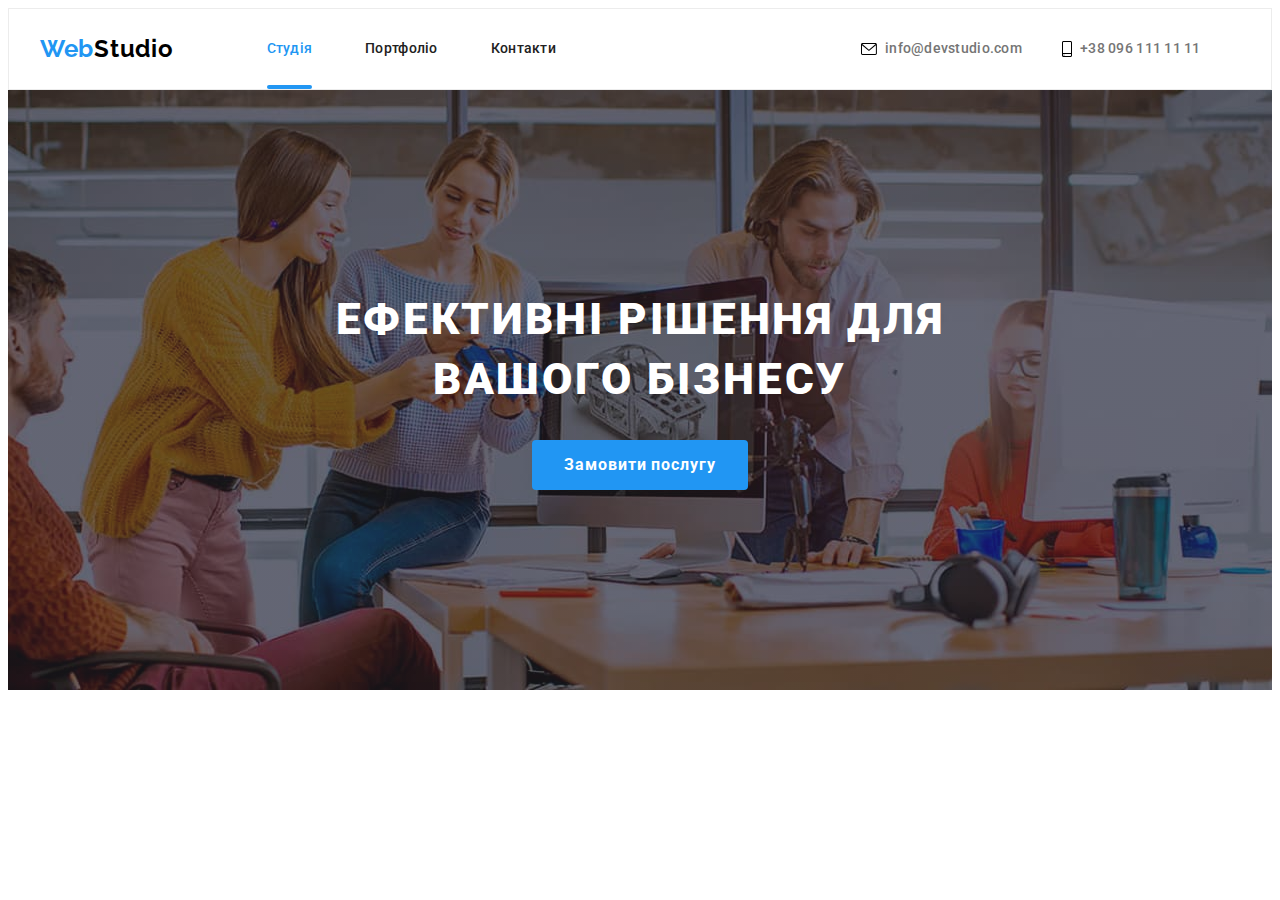
==== index.html @ 04450b7f "starting header + hero" ====
<!DOCTYPE html>
<html lang="ru">
  <head>
    <meta charset="UTF-8" />
    <meta http-equiv="X-UA-Compatible" content="IE=edge" />
    <meta name="viewport" content="width=device-width, initial-scale=1.0" />
    <title>WebStudio</title>
    <link rel="preconnect" href="https://fonts.googleapis.com" />
    <link rel="preconnect" href="https://fonts.gstatic.com" crossorigin />
    <link
      href="https://fonts.googleapis.com/css2?family=Raleway:wght@700&family=Roboto:wght@400;500;700;900&display=swap"
      rel="stylesheet"
    />
    <link
      rel="stylesheet"
      href="https://cdnjs.cloudflare.com/ajax/libs/modern-normalize/1.1.0/modern-normalize.min.css"
      integrity="sha512-wpPYUAdjBVSE4KJnH1VR1HeZfpl1ub8YT/NKx4PuQ5NmX2tKuGu6U/JRp5y+Y8XG2tV+wKQpNHVUX03MfMFn9Q=="
      crossorigin="anonymous"
      referrerpolicy="no-referrer"
    />
    <!-- <link rel="stylesheet" href="./css/styles.css" /> -->
    <link rel="stylesheet" href="./css/main.min.css" />
  </head>

  <body>
    <header class="page-header">
      <div class="container container-top-line">
        <nav class="page-header__nav">
          <a href="./index.html" class="logo">Web<span class="logo-style">Studio</span></a>
          <button
            type="button"
            class="menu-btn"
            aria-expanded="false"
            aria-controls="menu-container"
            data-menu-btn
          >
            <svg width="24px" height="16px" aria-label="перемикач мобільного меню">
              <use class="menu-btn__close" href="./img/icons.svg#icon-close_24px"></use>
              <use class="menu-btn__menu" href="./img/icons.svg#icon-menu_24px"></use>
            </svg>
          </button>
          <div class="menu-container" id="menu-container" data-menu>
            <div class="navigation">
              <ul class="header-nav">
                <li class="header-nav__item">
                  <a href="./index.html" class="header-nav__link header-nav__link--current"
                    >Студія</a
                  >
                </li>
                <li class="header-nav__item">
                  <a href="./portfolio.html" class="header-nav__link">Портфоліо</a>
                </li>
                <li class="header-nav__item">
                  <a href="./index.html" class="header-nav__link">Контакти</a>
                </li>
              </ul>
            </div>
            <div class="contacts">
              <ul class="contact list">
                <li class="contact__item">
                  <a href="mailto:info@devstudio.com" class="contact__link--mail link">
                    <svg class="contact__icon" width="16px" height="12px">
                      <use href="./img/icons.svg#icon-envelope"></use>
                    </svg>
                    info@devstudio.com
                  </a>
                </li>
                <li class="contact__item">
                  <a href="tel:+380961111111" class="contact__link--tel link">
                    <svg class="contact__icon" width="10px" height="16px">
                      <use href="./img/icons.svg#icon-smartphone"></use>
                    </svg>
                    +38 096 111 11 11
                  </a>
                </li>
              </ul>
              <ul class="soc-nav__list list">
                <li class="soc-nav__item"><a class="soc-nav__link" href="">Instagram</a></li>
                <li class="soc-nav__item"><a class="soc-nav__link" href="">Twitter</a></li>
                <li class="soc-nav__item"><a class="soc-nav__link" href="">Facebook</a></li>
                <li class="soc-nav__item"><a class="soc-nav__link" href="">linkedin</a></li>
              </ul>
            </div>
          </div>
        </nav>
      </div>
    </header>
    <main>
      <div class="overl">
        <section class="section-hero">
          <h1 class="hero__title">Ефективні рішення для вашого бізнесу</h1>
          <button type="button" class="hero__btn" data-modal-open>Замовити послугу</button>
        </section>
      </div>
      <!-- <section class="section-features">
        <div class="container">
          <h2 class="hidd">Особливості</h2>
          <ul class="features__list list">
            <li class="features__item">
              <div class="features__div">
                <svg class="features__icon">
                  <use href="./img/icons.svg#icon-antenna"></use>
                </svg>
              </div>
              <h3 class="features__title">Увага до деталей</h3>
              <p class="features__text">
                Ідейні міркування, і навіть початок повсякденної роботи з формування позиції.
              </p>
            </li>
            <li class="features__item">
              <div class="features__div">
                <svg class="features__icon"><use href="./img/icons.svg#icon-clock"></use></svg>
              </div>
              <h3 class="features__title">Пунктуальність</h3>
              <p class="features__text">
                Завдання організації, особливо рамки і місце навчання кадрів тягне у себе.
              </p>
            </li>
            <li class="features__item">
              <div class="features__div">
                <svg class="features__icon">
                  <use href="./img/icons.svg#icon-diagram"></use>
                </svg>
              </div>
              <h3 class="features__title">Планування</h3>
              <p class="features__text">
                Так само консультація з широким активом значною мірою зумовлює.
              </p>
            </li>
            <li class="features__item">
              <div class="features__div">
                <svg class="features__icon">
                  <use href="./img/icons.svg#icon-astronaut"></use>
                </svg>
              </div>
              <h3 class="features__title">Сучасні технології</h3>
              <p class="features__text">
                Значимість цих проблем настільки очевидна, що реалізація планових завдань.
              </p>
            </li>
          </ul>
        </div>
      </section>
      <section class="section-whatwedo">
        <div class="container">
          <h2 class="whatwedo__title">Чим ми займаємося</h2>
          <ul class="whatwedo__list list">
            <li class="whatwedo__item">
              <img src="./img/box_1.jpg" width="370" alt="кодування на планшеті" />
              <h3 class="whatwedo__text">Десктопні додатки</h3>
            </li>
            <li class="whatwedo__item">
              <img src="./img/box_2.jpg" width="370" alt="настройка на телефоні" />
              <h3 class="whatwedo__text">Мобільні додатки</h3>
            </li>
            <li class="whatwedo__item">
              <img src="./img/box_3.jpg" width="370" alt="дизайн на планшеті" />
              <h3 class="whatwedo__text">Дизайнерські рішення</h3>
            </li>
          </ul>
        </div>
      </section>
      <section class="section-team">
        <div class="container">
          <h2 class="section-team__title">Наша команда</h2>
          <ul class="team__list list">
            <li class="team__item">
              <img src="./img/igor.jpg" width="270" alt="Ігор" />
              <div class="team__div">
                <h3 class="team__title">Ігор Дем'яненко</h3>
                <p class="team__text" lang="en">Product Designer</p>
                <ul class="team-soc__list list">
                  <li class="team-soc__item">
                    <a href="#" class="team-soc__link">
                      <svg class="team-soc__icon">
                        <use href="./img/icons.svg#icon-instagram"></use>
                      </svg>
                    </a>
                  </li>
                  <li class="team-soc__item">
                    <a href="#" class="team-soc__link">
                      <svg class="team-soc__icon">
                        <use href="./img/icons.svg#icon-twitter"></use>
                      </svg>
                    </a>
                  </li>
                  <li class="team-soc__item">
                    <a href="#" class="team-soc__link">
                      <svg class="team-soc__icon">
                        <use href="./img/icons.svg#icon-facebook"></use>
                      </svg>
                    </a>
                  </li>
                  <li class="team-soc__item">
                    <a href="#" class="team-soc__link">
                      <svg class="team-soc__icon">
                        <use href="./img/icons.svg#icon-linkedin"></use>
                      </svg>
                    </a>
                  </li>
                </ul>
              </div>
            </li>
            <li class="team__item">
              <img src="./img/olga.jpg" width="270" alt="Ольга" />
              <div class="team__div">
                <h3 class="team__title">Ольга Рєпіна</h3>
                <p class="team__text" lang="en">Frontend Developer</p>
                <ul class="team-soc__list list">
                  <li class="team-soc__item">
                    <a href="#" class="team-soc__link">
                      <svg class="team-soc__icon">
                        <use href="./img/icons.svg#icon-instagram"></use>
                      </svg>
                    </a>
                  </li>
                  <li class="team-soc__item">
                    <a href="#" class="team-soc__link">
                      <svg class="team-soc__icon">
                        <use href="./img/icons.svg#icon-twitter"></use>
                      </svg>
                    </a>
                  </li>
                  <li class="team-soc__item">
                    <a href="#" class="team-soc__link">
                      <svg class="team-soc__icon">
                        <use href="./img/icons.svg#icon-facebook"></use>
                      </svg>
                    </a>
                  </li>
                  <li class="team-soc__item">
                    <a href="#" class="team-soc__link">
                      <svg class="team-soc__icon">
                        <use href="./img/icons.svg#icon-linkedin"></use>
                      </svg>
                    </a>
                  </li>
                </ul>
              </div>
            </li>
            <li class="team__item">
              <img src="./img/mykola.jpg" width="270" alt="Микола" />
              <div class="team__div">
                <h3 class="team__title">Микола Тарасов</h3>
                <p class="team__text">Marketing</p>
                <ul class="team-soc__list list">
                  <li class="team-soc__item">
                    <a href="#" class="team-soc__link">
                      <svg class="team-soc__icon">
                        <use href="./img/icons.svg#icon-instagram"></use>
                      </svg>
                    </a>
                  </li>
                  <li class="team-soc__item">
                    <a href="#" class="team-soc__link">
                      <svg class="team-soc__icon">
                        <use href="./img/icons.svg#icon-twitter"></use>
                      </svg>
                    </a>
                  </li>
                  <li class="team-soc__item">
                    <a href="#" class="team-soc__link">
                      <svg class="team-soc__icon">
                        <use href="./img/icons.svg#icon-facebook"></use>
                      </svg>
                    </a>
                  </li>
                  <li class="team-soc__item">
                    <a href="#" class="team-soc__link">
                      <svg class="team-soc__icon">
                        <use href="./img/icons.svg#icon-linkedin"></use>
                      </svg>
                    </a>
                  </li>
                </ul>
              </div>
            </li>
            <li class="team__item">
              <img src="./img/myhailo.jpg" width="270" alt="Михайло" />
              <div class="team__div">
                <h3 class="team__title">Михайло Єрмаков</h3>
                <p class="team__text" lang="en">UI Designer</p>
                <ul class="team-soc__list list">
                  <li class="team-soc__item">
                    <a href="#" class="team-soc__link">
                      <svg class="team-soc__icon">
                        <use href="./img/icons.svg#icon-instagram"></use>
                      </svg>
                    </a>
                  </li>
                  <li class="team-soc__item">
                    <a href="#" class="team-soc__link">
                      <svg class="team-soc__icon">
                        <use href="./img/icons.svg#icon-twitter"></use>
                      </svg>
                    </a>
                  </li>
                  <li class="team-soc__item">
                    <a href="#" class="team-soc__link">
                      <svg class="team-soc__icon">
                        <use href="./img/icons.svg#icon-facebook"></use>
                      </svg>
                    </a>
                  </li>
                  <li class="team-soc__item">
                    <a href="#" class="team-soc__link">
                      <svg class="team-soc__icon">
                        <use href="./img/icons.svg#icon-linkedin"></use>
                      </svg>
                    </a>
                  </li>
                </ul>
              </div>
            </li>
          </ul>
        </div>
      </section>
      <section class="clients">
        <div class="container">
          <h2 class="our-clients">Постійні клієнти</h2>
          <ul class="clients-list list">
            <li class="client-item">
              <a href="#" class="client-link">
                <svg class="icon-logo">
                  <use href="./img/icons.svg#icon-oneblock"></use>
                </svg>
              </a>
            </li>
            <li class="client-item">
              <a href="#" class="client-link">
                <svg class="icon-logo">
                  <use href="./img/icons.svg#icon-twoblock"></use>
                </svg>
              </a>
            </li>
            <li class="client-item">
              <a href="#" class="client-link">
                <svg class="icon-logo">
                  <use href="./img/icons.svg#icon-threeblock"></use>
                </svg>
              </a>
            </li>
            <li class="client-item">
              <a href="#" class="client-link">
                <svg class="icon-logo">
                  <use href="./img/icons.svg#icon-fourblock"></use>
                </svg>
              </a>
            </li>
            <li class="client-item">
              <a href="#" class="client-link">
                <svg class="icon-logo">
                  <use href="./img/icons.svg#icon-fiveblock"></use>
                </svg>
              </a>
            </li>
            <li class="client-item">
              <a href="#" class="client-link"
                ><svg class="icon-logo">
                  <use href="./img/icons.svg#icon-sixblock"></use>
                </svg>
              </a>
            </li>
          </ul>
        </div>
      </section>
    </main>
    <footer class="footer">
      <div class="container footer-container">
        <div class="footer-adress">
          <a href="./index.html" class="logo">Web<span class="logo-2style">Studio</span></a>
          <address>
            <ul class="list">
              <li>
                <p class="text">м. Київ, пр-т Лесі Українки, 26</p>
              </li>
              <li>
                <a href="mailto:info@devstudio.com" class="link">info@devstudio.com</a>
              </li>
              <li>
                <a href="tel:+380961111111" class="link">+38 096 111 11 11</a>
              </li>
            </ul>
          </address>
        </div>
        <div class="footer-soc">
          <h2 class="title-soc">приєднуйтесь</h2>
          <ul class="list-soc list">
            <li class="team-soc__item">
              <a href="#" class="team-soc__link">
                <svg class="team-soc__icon">
                  <use href="./img/icons.svg#icon-instagram"></use>
                </svg>
              </a>
            </li>
            <li class="team-soc__item">
              <a href="#" class="team-soc__link">
                <svg class="team-soc__icon">
                  <use href="./img/icons.svg#icon-twitter"></use>
                </svg>
              </a>
            </li>
            <li class="team-soc__item">
              <a href="#" class="team-soc__link">
                <svg class="team-soc__icon">
                  <use href="./img/icons.svg#icon-facebook"></use>
                </svg>
              </a>
            </li>
            <li class="team-soc__item">
              <a href="#" class="team-soc__link">
                <svg class="team-soc__icon">
                  <use href="./img/icons.svg#icon-linkedin"></use>
                </svg>
              </a>
            </li>
          </ul>
        </div>
        <form action="" class="email-form">
          <div class="form-place">
            <label for="mail">підпишіться на розсилку</label>
            <input type="email" name="mail" id="mail" placeholder="E-mail" />
          </div>
          <button class="submit-btn" type="submit">
            <span class="submit-btn-text"> підписатися</span>
            <svg class="icon-send" width="24px" height="24px">
              <use href="./img/icons.svg#icon-send"></use>
            </svg>
          </button>
        </form>
      </div>
    </footer>
    <div class="backdrop is-hidden" data-modal>
      <div class="modal">
        <button type="button" class="btn-close-modal" data-modal-close>
          <svg class="icon-close-modal">
            <use href="./img/icons.svg#icon-close-black"></use>
          </svg>
        </button>
        <p class="modal-title-text">Залиште свої дані, ми вам передзвонимо</p>
        <form class="forma" action="" name="forma">
          <div class="form-place-modal">
            <label for="name" class="form-label">Ім'я</label>
            <input type="text" class="modal-input" name="name" />
            <svg class="input-place-icon" width="18px" height="18px">
              <use href="./img/icons.svg#icon-person-black"></use>
            </svg>
          </div>
          <div class="form-place-modal">
            <label for="tel" class="form-label">Телефон</label>
            <input type="text" class="modal-input" name="tel" />
            <svg class="input-place-icon" width="18px" height="18px">
              <use href="./img/icons.svg#icon-phone-black"></use>
            </svg>
          </div>
          <div class="form-place-modal">
            <label for="email" class="form-label">Пошта</label>
            <input type="text" class="modal-input" name="email" />
            <svg class="input-place-icon" width="18px" height="18px">
              <use href="./img/icons.svg#icon-email-black"></use>
            </svg>
          </div>
          <div class="form-place-coment">
            <label for="comment" class="form-label">Коментар</label>
            <textarea
              class="form-textarea"
              name="comment"
              id="comment"
              placeholder="Введіть текст"
            ></textarea>
          </div>
          <div class="form-checkbox">
            <label class="checkbox-label">
              <input class="checkbox-input" type="checkbox" name="polycy" value="polycy" />
              <svg class="checkbox-icon" width="16px" height="15px">
                <use href="./img/icons.svg#icon-check"></use>
              </svg>
              Погоджуюся з розсилкою та приймаю
              <a class="checkbox-link" href="#">Умови договору</a>
            </label>
          </div>
          <button class="submit-btn-modal" type="submit">
            <span class="text-btn-modal">відправити</span>
          </button>
        </form>
      </div>
    </div> -->
    <script src="./js/modal.js"></script>
    <script src="./js/mobile-menu.js"></script>
  </body>
</html>
---- css/styles.css ----
:root {
  --primary-text-color: #757575;
  --white-text-color: #ffffff;
  --title-text-color: #212121;
  --accent-color: #2196f3;
  --backgr-dark-color: #2f303a;
  --backgr-gray-color: #f5f4fa;
}

p,
h1,
h2,
h3 {
  margin: 0px;
}

ul {
  margin: 0px;
  padding-left: 0px;
}

button {
  cursor: pointer;
}

body {
  background-color: #ffffff;
  color: #757575;
  font-family: 'Roboto', sans-serif;
}

img {
  display: block;
  max-width: 100%;
  height: auto;
}

.container {
  width: 1200px;
  padding: 0px 15px;
  margin: 0 auto;
}

a {
  text-decoration: none;
}

.list {
  list-style: none;
  margin: 0;
  padding: 0;
}

/* приховані заголовки */
.hidd {
  position: absolute;
  width: 1px;
  height: 1px;
  margin: -1px;
  border: 0;
  padding: 0;

  white-space: nowrap;
  clip-path: inset(100%);
  clip: rect(0 0 0 0);
  overflow: hidden;
}

/* HEADER */
.page-header {
  border: 1px solid #ececec;
}

.logo {
  display: inline-block;
  margin-right: 93px;

  color: var(--accent-color);
  font-family: 'Raleway';
  font-weight: 700;
  font-size: 26px;
  line-height: 1.14;
  letter-spacing: 0.03em;
}

.logo .logo-style {
  color: #000000;
}

.container-top-line {
  display: flex;
  align-items: center;
}
.site-nav {
  display: flex;
}

.site-nav .site-nav-item:not(:last-child) {
  margin-right: 50px;
}

.site-nav .link {
  display: block;
  padding-top: 32px;

  font-weight: 500;
  font-size: 14px;
  line-height: 1.14;
  letter-spacing: 0.02em;
  color: var(--title-text-color);

  transition: color 250ms cubic-bezier(0.4, 0, 0.2, 1);
}

.site-nav .link:hover,
.site-nav .link:focus {
  color: var(--accent-color);
}

.site-nav .link.current {
  color: var(--accent-color);
  display: flex;
  flex-direction: column;
}

.site-nav .link.current::after {
  content: '';
  border-radius: 2px;
  min-width: 48px;
  height: 4px;
  background: currentColor;
  display: block;
  margin-top: 28px;
}

.contact {
  display: flex;
  margin-left: auto;
}

.contact .contact-item + .contact-item {
  margin-left: 50px;
}

.contact .link {
  display: block;
  padding-top: 32px;
  padding-bottom: 32px;

  color: var(--primary-text-color);
  font-weight: 500;
  font-size: 14px;
  line-height: 1.1;
  letter-spacing: 0.02em;
  text-decoration: none;

  transition: color 250ms cubic-bezier(0.4, 0, 0.2, 1);
}

.contact .link:hover,
.contact .link:focus {
  color: var(--accent-color);
}

.link-icon.link {
  display: flex;
  align-items: center;
  fill: #757575;
}

.icon-envelope {
  width: 16px;
  height: 12px;
  fill: currentColor;
  margin-right: 10px;
  align-items: center;
}

.icon-smartphone {
  width: 10px;
  height: 16px;
  fill: currentColor;
  margin-right: 10px;
  align-items: center;
}

/* MAIN */
.hero {
  height: 600px;
  max-width: 1600px;
  margin-right: auto;
  margin-left: auto;

  padding-bottom: 200px;
  padding-top: 200px;
  background-image: linear-gradient(to right, rgba(47, 48, 58, 0.4), rgba(47, 48, 58, 0.4)),
    url(../img/herobg.jpg);
  background-color: #c4c4c4;
  background-repeat: no-repeat;
  background-size: cover;
  background-position: center;
}

.hero .hero-title {
  margin: 0 auto 30px;
  width: 696px;

  color: var(--white-text-color);
  font-weight: 900;
  font-size: 44px;
  line-height: calc(60 / 44);
  text-align: center;
  letter-spacing: 0.06em;
  text-transform: uppercase;
  align-items: center;
}

.hero-btn {
  color: var(--white-text-color);
  background-color: var(--accent-color);
  font-family: inherit;
  font-weight: 700;
  line-height: calc(30 / 16);
  display: flex;
  align-items: center;
  text-align: center;
  letter-spacing: 0.06em;
  cursor: pointer;
  border-radius: 4px;
  border-width: 0;

  padding: 10px 32px;
  margin: 0 auto;
  min-width: 216px;

  transition: background-color 250ms cubic-bezier(0.4, 0, 0.2, 1);
}

.hero-btn:hover,
.hero-btn:focus {
  background-color: #188ce8;
}

/* features */
.features {
  padding-bottom: 94px;
  padding-top: 94px;
}

.features-list {
  display: flex;
  align-items: flex-start;
  flex-basis: calc ((100% - 90px) / 4);
  margin-right: 30px;
}

.features-list-item {
  width: 270px;
  align-items: flex-start;
}

.features-list-item:not(:last-child) {
  margin-right: 30px;
}

.feature {
  display: flex;
  align-items: center;
  justify-content: center;
  width: 270px;
  height: 120px;
  background-color: #f5f4fa;
  border-radius: 4px;
  margin-bottom: 30px;
}
.icon-antenna,
.icon-clock,
.icon-diagram,
.icon-astronaut {
  width: 70px;
  height: 70px;
}

.features-list .title {
  margin-top: 0;
  margin-bottom: 10px;

  color: var(--title-text-color);
  font-weight: 700;
  font-size: 14px;
  line-height: 1.1;
  letter-spacing: 0.03em;
  text-transform: uppercase;
}

.features-list .title-text {
  margin-top: 0;
  margin-bottom: 0;

  font-weight: 400;
  font-size: 14px;
  line-height: 1.7;
  letter-spacing: 0.03em;
}

/* Чим ми займаємось */
.whatwedo {
  padding-bottom: 94px;
}

.box {
  display: flex;
}

.box-item {
  margin: 0;
  width: 370px;
  height: 294px;
  position: relative;
}

.box-item:not(:last-child) {
  margin-right: 30px;
}

.whatwedo-title {
  color: var(--title-text-color);
  font-size: 36px;
  line-height: 1.2;
  letter-spacing: 0.03em;
  margin-top: 0;
  margin-bottom: 50px;
  text-align: center;
  min-width: 366px;
}

.whatwedo-title-label {
  width: 100%;
  padding-top: 27px;
  padding-bottom: 27px;
  margin: 0;
  background-color: rgba(47, 48, 58, 0.8);
  bottom: 0;
  position: absolute;
  font-size: 14px;
  line-height: calc(16 / 14);
  text-align: center;
  letter-spacing: 0.03em;
  text-transform: uppercase;
  color: var(--white-text-color);
}

/* Наша команда */
.team {
  padding-top: 94px;
  padding-bottom: 94px;
  background-color: var(--backgr-gray-color);
}

.team-title {
  min-width: 264px;

  color: var(--title-text-color);
  font-weight: 700;
  font-size: 36px;
  line-height: 1.2;
  letter-spacing: 0.03em;
  margin-top: 0px;
  margin-bottom: 50px;
  text-align: center;
}

.team-list {
  display: flex;
  flex-basis: calc ((100% - 90px) / 4);
}

.team-item {
  width: 270px;
}

.team-item:not(:last-child) {
  margin-right: 30px;
}

.team-item-descr {
  background: #ffffff;
  box-shadow: 0px 1px 3px rgba(0, 0, 0, 0.12), 0px 1px 1px rgba(0, 0, 0, 0.14),
    0px 2px 1px rgba(0, 0, 0, 0.2);
  border-radius: 0px 0px 4px 4px;
  padding-top: 30px;
  padding-bottom: 30px;
  margin: 0;
}

.team-list .title {
  margin: 0 0 10px 0;
  color: var(--title-text-color);
  font-weight: 500;
  font-size: 16px;
  line-height: 1.2;
  text-align: center;
  letter-spacing: 0.03em;
}

.team-list .text {
  margin: 0;
  font-weight: 400;
  font-size: 16px;
  line-height: 1.2;
  text-align: center;
  letter-spacing: 0.03em;
}

.team-soc-list {
  display: flex;
  justify-content: center;
  margin-top: 16px;
}

.team-soc-item:not(:last-child) {
  margin-right: 10px;
}

.team-soc-link {
  display: flex;
  width: 44px;
  height: 44px;
  border-radius: 50%;
  align-items: center;
  justify-content: center;
  color: #afb1b8;
  background-color: var(--white-text-color);
}

.team-soc-icon {
  width: 20px;
  height: 20px;
  fill: currentColor;
  align-items: center;
  justify-content: center;
}

.team-soc-link:hover,
.team-soc-link:focus {
  color: var(--white-text-color);
  background-color: var(--accent-color);
}

/* Наші клієнти */
.clients {
  padding-bottom: 94px;
  padding-top: 94px;
}

.our-clients {
  margin-top: 0;
  margin-bottom: 50px;
  min-width: 264px;
  color: var(--title-text-color);
  font-size: 36px;
  line-height: calc(42 / 36);
  text-align: center;
  letter-spacing: 0.03em;
}

.clients-list {
  display: flex;
  flex-wrap: wrap;
  flex-basis: calc((100% - 150px) / 6);
  margin: 0;
  padding: 0;
}

.client-item:not(:last-child) {
  margin-right: 30px;
}

.client-link {
  display: flex;
  width: 170px;
  height: 92px;
  align-items: center;
  justify-content: center;
  color: #afb1b8;
  background-color: var(--white-text-color);
  border: 1px solid #afb1b8;

  transition: border 250ms cubic-bezier(0.4, 0, 0.2, 1), color 250ms cubic-bezier(0.4, 0, 0.2, 1);
}

.client-link:hover,
.client-link:focus {
  color: var(--accent-color);
  border-color: var(--accent-color);
}

.icon-logo {
  fill: currentColor;
  width: 106px;
  height: 160px;
}

/* footer */
.footer {
  background-color: var(--backgr-dark-color);
  padding-top: 60px;
  padding-bottom: 60px;
}

.footer .text {
  color: var(--white-text-color);
  font-style: normal;
  font-weight: 400;
  font-size: 14px;
  line-height: 1.7;
  letter-spacing: 0.03em;
  margin-top: 0;
  margin-bottom: 0;
}

.footer .logo {
  margin-bottom: 20px;
}

.footer .logo .logo-2style {
  color: #ffffff;
}

.footer .link {
  font-style: normal;
  font-weight: 400;
  font-size: 14px;
  line-height: 1.7;
  letter-spacing: 0.03em;
  color: rgba(255, 255, 255, 0.6);
  text-decoration: none;

  transition: color 250ms cubic-bezier(0.4, 0, 0.2, 1);
}

.footer .link:hover,
.footer .link:focus {
  color: var(--accent-color);
}

/* socials-footer */
.footer-container {
  display: flex;
  align-items: baseline;
}

.footer-adress {
  display: inline-block;
  margin-right: 70px;
}

.list-soc {
  display: flex;
}

.title-soc {
  font-size: 14px;
  line-height: calc(16 / 14);
  letter-spacing: 0.03em;
  text-transform: uppercase;
  color: var(--white-text-color);
  margin-bottom: 20px;
}

.footer-soc {
  display: inline-block;
}

.team-soc-link {
  display: flex;
  width: 44px;
  height: 44px;
  border-radius: 50%;
  align-items: center;
  justify-content: center;
  color: #afb1b8;
  background-color: rgba(255, 255, 255, 0.1);

  transition: background-color 250ms cubic-bezier(0.4, 0, 0.2, 1),
    color 250ms cubic-bezier(0.4, 0, 0.2, 1);
}

.team-soc-link:hover,
.team-soc-link:focus {
  color: var(--white-text-color);
  background-color: var(--accent-color);
}

.list-soc .team-soc-icon {
  width: 20px;
  height: 20px;
  fill: currentColor;
  align-items: center;
  justify-content: center;
}

.email-form {
  display: flex;
  width: 570px;
  margin-left: 93px;
  align-items: flex-end;
}

.form-place {
  display: flex;
  flex-direction: column;
  width: 358px;
  background-color: #2f303a;
  color: rgba(255, 255, 255, 0.6);
}

.form-place label {
  margin-bottom: 20px;
  font-weight: 700;
  font-size: 14px;
  line-height: 1.14;
  letter-spacing: 0.03em;
  text-transform: uppercase;
  color: #ffffff;
}

.form-place input {
  padding-top: 15px;
  padding-bottom: 15px;
  padding-left: 16px;
  padding-right: 0;
  background-color: #2f303a;
  border: 1px solid rgba(255, 255, 255, 0.3);
  filter: drop-shadow(0px 4px 4px rgba(0, 0, 0, 0.15));
  border-radius: 4px;
  color: var(--white-text-color);
}

.form-place input::placeholder {
  font-weight: 400;
  font-size: 16px;
  line-height: 1.25;
  letter-spacing: 0.03em;
  color: rgba(255, 255, 255, 0.6);
}

.submit-btn {
  display: flex;
  margin-left: 12px;
  align-items: center;
  justify-content: center;
  width: 200px;
  height: 50px;
  padding-top: 10px;
  padding-bottom: 10px;
  background-color: var(--accent-color);
  border-radius: 4px;
  border: none;
  cursor: pointer;
  transition-property: background-color, box-shadow;
  transition-duration: 250ms;
  transition-timing-function: cubic-bezier(0.4, 0, 0.2, 1);
}

.submit-btn:hover,
.submit-byn:focus {
  background-color: #188ce8;
  box-shadow: 0px 4px 4px rgba(0, 0, 0, 0.15);
}

.submit-btn-text {
  color: var(--white-text-color);
  font-family: 'Roboto';
  font-weight: 700;
  font-size: 16px;
  line-height: 1.88;
  letter-spacing: 0.06em;
}

.icon-send {
  margin-left: 10px;
}

/* MODAL */
.backdrop {
  position: fixed;
  top: 0;
  left: 0;
  width: 100%;
  height: 100%;
  background-color: rgba(0, 0, 0, 0.2);
  opacity: 1;
  transition: opacity 250ms cubic-bezier(0.4, 0, 0.2, 1);
}

.backdrop.is-hidden {
  opacity: 0;
  pointer-events: none;
}

.backdrop.is-hidden .modal {
  transform: translate(-50%, -50%) scale(0.9);
}

.modal {
  position: absolute;
  top: 50%;
  left: 50%;
  transform: translate(-50%, -50%) scale(1);

  width: 528px;
  height: 581px;

  box-shadow: 0px 1px 3px rgba(0, 0, 0, 0.12), 0px 1px 1px rgba(0, 0, 0, 0.14),
    0px 2px 1px rgba(0, 0, 0, 0.2);
  border-radius: 4px;
  background-color: #ffffff;

  transition: transform 250ms cubic-bezier(0.4, 0, 0.2, 1);
}

.btn-close-modal {
  display: flex;
  align-items: center;
  justify-content: center;
  margin: 8px 8px 0 auto;
  width: 30px;
  height: 30px;
  padding: 0;
  border-radius: 50%;
  background-color: #ffffff;
  border: 1px solid rgba(0, 0, 0, 0.1);
  cursor: pointer;
}

.icon-close-modal {
  width: 18px;
  height: 18px;
  fill: #000000;
  transition-property: fill;
  transition-duration: 250ms;
  transition-timing-function: cubic-bezier(0.4, 0, 0.2, 1);
}

.icon-close-modal:hover,
.icon-close-modal:focus {
  fill: var(--accent-color);
}

.modal-title-text {
  display: block;
  font-weight: 700;
  font-size: 20px;
  line-height: 1.15;
  text-align: center;
  letter-spacing: 0.03em;
  color: var(--title-text-color);
  margin-bottom: 12px;
  margin-top: 0;
}

.forma {
  padding: 0 40px;
  display: flex;
  flex-direction: column;
}

.form-place-modal {
  display: flex;
  flex-direction: column;
  position: relative;
  width: 448px;
  margin-bottom: 10px;
}

.form-label {
  margin-bottom: 4px;
  font-size: 12px;
  line-height: 1.17;
  letter-spacing: 0.01em;
  color: var(--primary-text-color);
}

.modal-input {
  width: 100%;
  height: 40px;
  border: 1px solid rgba(33, 33, 33, 0.2);
  border-radius: 4px;
  margin-bottom: 0;
  padding-left: 40px;
  transition-property: border;
  transition-duration: 250ms;
  transition-timing-function: cubic-bezier(0.4, 0, 0.2, 1);
}

.modal-input:focus-within {
  border: 1px solid var(--accent-color);
  outline: none;
}

.input-place-icon {
  position: absolute;
  bottom: 11px;
  left: 12px;
  transition-property: box-shadow;
  transition-duration: 250ms;
  transition-timing-function: cubic-bezier(0.4, 0, 0.2, 1);
}

.modal-input:focus-within ~ .input-place-icon {
  fill: var(--accent-color);
}

.form-place-coment {
  display: flex;
  flex-direction: column;
  width: 448px;
  height: 138px;
  margin-bottom: 20px;
}

.form-textarea {
  width: 448px;
  height: 120px;
  margin: 0;
  padding: 12px 16px;
  border: 1px solid rgba(33, 33, 33, 0.2);
  border-radius: 4px;
  resize: none;
  transition-property: border;
  transition-duration: 250ms;
  transition-timing-function: cubic-bezier(0.4, 0, 0.2, 1);
}

.form-textarea:focus-within {
  border: 1px solid var(--accent-color);
  outline: none;
}

.form-textarea::placeholder {
  font-weight: 400;
  font-size: 12px;
  line-height: 1.17;
  letter-spacing: 0.01em;
  color: rgba(117, 117, 117, 0.5);
}

.form-checkbox {
  display: flex;
  width: 100%;
  margin-bottom: 30px;
}

.checkbox-input {
  position: absolute;
  width: 1px;
  height: 1px;
  margin: -1px;
  border: 0;
  padding: 0;
  clip: rect(0 0 0 0);
  overflow: hidden;
}

.checkbox-label {
  display: flex;
  align-items: center;
  font-weight: 400;
  font-size: 14px;
  line-height: 1.71;
  padding-left: 14px;
}

.checkbox-icon {
  display: inline-block;
  margin-right: 7px;
  width: 16px;
  height: 15px;
  border: 2px solid var(--title-text-color);
  border-radius: 2px;
}

.checkbox-input:checked + .checkbox-icon {
  background-color: var(--accent-color);
  border-color: var(--accent-color);
  background-size: contain;
  background-origin: border-box;
}

.checkbox-link {
  display: inline-block;
  color: var(--accent-color);
  padding: 0;
  margin: 0 0 0 8px;
  text-decoration: underline;
}

.submit-btn-modal {
  display: flex;
  align-items: center;
  justify-content: center;
  width: 200px;
  height: 50px;
  padding: 10px 52px 10px 52px;
  margin-left: auto;
  margin-right: auto;
  background-color: var(--accent-color);
  box-shadow: 0px 4px 4px rgba(0, 0, 0, 0.15);
  border-radius: 4px;
  border: none;
  cursor: pointer;
  transition-property: background-color;
  transition-duration: 250ms;
  transition-timing-function: cubic-bezier(0.4, 0, 0.2, 1);
}

.text-btn-modal {
  color: var(--white-text-color);
  font-weight: 700;
  font-size: 16px;
  line-height: 1.88;
  letter-spacing: 0.06em;
}

.submit-btn-modal:hover,
.submit-btn-modal:focus {
  background-color: #188ce8;
}

/* Portfolio */
.team-projects {
  padding-bottom: 94px;
}

.filter {
  display: flex;
  justify-content: center;
  padding-top: 94px;
  margin-bottom: 34px;
}

.filter :not(:last-child) {
  margin-right: 8px;
}

.filter .btn {
  padding: 6px 22px;
  font-family: inherit;
  font-weight: 500;
  font-size: 16px;
  line-height: 1.6;
  text-align: center;
  letter-spacing: 0.03em;
  cursor: pointer;
  background-color: var(--backgr-gray-color);
  border-radius: 4px;
  border: none;

  transition: background-color 250ms cubic-bezier(0.4, 0, 0.2, 1),
    color 250ms cubic-bezier(0.4, 0, 0.2, 1);
}

.filter .btn:hover,
.filter .btn:focus,
.filter .btn:active {
  color: var(--white-text-color);
  background-color: var(--accent-color);
  box-shadow: 0px 3px 1px rgba(0, 0, 0, 0.1), 0px 1px 2px rgba(0, 0, 0, 0.08),
    0px 2px 2px rgba(0, 0, 0, 0.12);
  border-radius: 4px;
}

.filter .btn.current {
  color: var(--white-text-color);
  background-color: var(--accent-color);
}

/* Наші проекти */
.projects-list {
  display: flex;
  flex-wrap: wrap;
}

.card-link {
  display: block;
  text-decoration: none;
  transition: box-shadow 250ms cubic-bezier(0.4, 0, 0.2, 1);
}

.card-link:hover,
.card-link:focus {
  box-shadow: 0px 1px 1px rgba(0, 0, 0, 0.12), 0px 4px 4px rgba(0, 0, 0, 0.06),
    1px 4px 6px rgba(0, 0, 0, 0.16);
}

.overlay-item {
  overflow: hidden;
  position: relative;
}

.overlay-text {
  content: '';
  font-size: 18px;
  line-height: calc(28 / 18);
  letter-spacing: 0.03em;
  color: var(--white-text-color);
  position: absolute;
  width: 100%;
  height: 100%;
  padding: 63px 24px;
  margin: 0;
  background-color: rgba(33, 150, 243, 0.9);
  top: 0;
  left: 0;
  transform: translateY(100%);

  transition: transform 250ms cubic-bezier(0.4, 0, 0.2, 1),
    opacity 250ms cubic-bezier(0.4, 0, 0.2, 1);
}

.card-link:hover .overlay-text,
.card-link:focus .overlay-text {
  transform: translateY(0);
}

.projects-item {
  max-width: 370px;
  margin-right: 30px;
  margin-bottom: 30px;
}

.projects-item:nth-child(3n) {
  margin-right: 0;
}

.projects-item:nth-last-child(-n + 3) {
  margin-bottom: 0;
}

.projects-item .title {
  margin: 0 0 4px 0;

  color: var(--title-text-color);
  font-weight: 700;
  font-size: 18px;
  line-height: 2;
  letter-spacing: 0.06em;
}

.projects-item .title-text {
  margin: 0;
  font-weight: 400;
  font-size: 16px;
  line-height: 1.9;
  letter-spacing: 0.03em;
  color: var(--title-text-color);
}

.projects-item-descr {
  padding: 20px 24px;

  background: #ffffff;
  border: 1px solid #eeeeee;
}
---- css/main.min.css ----
p,h1,h2,h3{margin:0px}ul{margin:0px;padding-left:0px}button{cursor:pointer}img{display:block;max-width:100%;height:auto}a{text-decoration:none}.list{list-style:none;margin:0;padding:0}body{background-color:#fff;color:#757575;font-family:"Roboto",sans-serif}.hidd{position:absolute;width:1px;height:1px;margin:-1px;border:0;padding:0;white-space:nowrap;-webkit-clip-path:inset(100%);clip-path:inset(100%);clip:rect(0 0 0 0);overflow:hidden}:root{--primary-text-color: #757575;--white-text-color: #ffffff;--title-text-color: #212121;--accent-color: #2196f3;--backgr-dark-color: #2f303a;--backgr-gray-color: #f5f4fa}.logo{display:inline-block;color:var(--accent-color);font-family:"Raleway";font-weight:700;font-size:24px;line-height:1.17;letter-spacing:.03em}.logo .logo-style{color:#000}.container{margin-left:auto;margin-right:auto;padding-left:15px;padding-right:15px}@media screen and (min-width: 480px){.container{width:480px}}@media screen and (min-width: 768px){.container{width:768px}}@media screen and (min-width: 1200px){.container{width:1200px}}.page-header{border:1px solid #ececec;position:relative}.page-header__nav{display:-webkit-box;display:-ms-flexbox;display:flex;-webkit-box-align:center;-ms-flex-align:center;align-items:center;-webkit-box-pack:justify;-ms-flex-pack:justify;justify-content:space-between;width:100%}@media screen and (min-width: 768px){.page-header__nav{-webkit-box-pack:start;-ms-flex-pack:start;justify-content:flex-start}}.menu-btn{display:-webkit-inline-box;display:-ms-inline-flexbox;display:inline-flex;margin:0;padding:12px 8px;border:none;background-color:rgba(0,0,0,0);margin-top:10px;margin-bottom:10px;z-index:2}.menu-btn__close,.menu-btn__menu{fill:#212121;-webkit-transition-property:fill;transition-property:fill;-webkit-transition-duration:250ms;transition-duration:250ms;-webkit-transition-timing-function:cubic-bezier(0.4, 0, 0.2, 1);transition-timing-function:cubic-bezier(0.4, 0, 0.2, 1)}.menu-btn__menu:hover,.menu-btn :focus{fill:var(--accent-color)}.menu-btn__close:hover,.menu-btn :focus{fill:var(--accent-color)}@media screen and (min-width: 768px){.menu-btn{display:none}}.menu-btn .menu-btn__close{display:none}.menu-btn.is-open .menu-btn__close{display:block}.menu-btn.is-open .menu-btn__menu{display:none}.menu-container{background-color:#fff;padding-top:48px;padding-bottom:48px;padding-left:40px}@media screen and (max-width: 767px){.menu-container{display:none;position:absolute;top:0;left:0;width:100%}.menu-container.is-open{display:block;height:100vh;display:-webkit-box;display:-ms-flexbox;display:flex;-ms-flex-wrap:wrap;flex-wrap:wrap;-ms-flex-line-pack:justify;align-content:space-between;z-index:1}}@media screen and (min-width: 768px){.menu-container{display:-webkit-box;display:-ms-flexbox;display:flex;padding:0;-webkit-box-align:center;-ms-flex-align:center;align-items:center}}.navigation,.contacts{width:100%}.container-top-line{display:-webkit-box;display:-ms-flexbox;display:flex;-webkit-box-align:center;-ms-flex-align:center;align-items:center}.header-nav{list-style:none;padding:0;margin:0}@media screen and (min-width: 768px){.header-nav{display:-webkit-box;display:-ms-flexbox;display:flex;padding-bottom:0;margin-left:88px;margin-right:90px}}@media screen and (min-width: 1200px){.header-nav{margin-left:93px;margin-right:305px}}.header-nav__item{margin-bottom:32px}.header-nav__item:last-child{margin-bottom:0}@media screen and (min-width: 768px){.header-nav__item{margin-bottom:0;margin-right:53px}.header-nav__item:last-child{margin-right:0}}.header-nav__link{text-decoration:none;display:block;text-align:start;font-weight:500;font-size:40px;line-height:1.18;letter-spacing:.02em;color:var(--title-text-color);-webkit-transition:color 250ms cubic-bezier(0.4, 0, 0.2, 1);transition:color 250ms cubic-bezier(0.4, 0, 0.2, 1)}.header-nav__link:hover,.header-nav__link:focus{color:var(--accent-color)}@media screen and (min-width: 768px){.header-nav__link{font-size:14px;line-height:1.14;padding-top:32px;padding-bottom:32px}}.header-nav__link--current{color:var(--accent-color);position:relative}@media screen and (min-width: 768px){.header-nav__link--current{font-size:14px;line-height:1.14;padding-top:32px;padding-bottom:32px}}.header-nav__link--current::after{display:none;position:absolute;bottom:0;left:0;content:"";width:100%;height:4px;border-radius:2px;background-color:var(--accent-color)}@media screen and (min-width: 768px){.header-nav__link--current::after{display:block}}.contact{list-style:none;padding:0;margin:0}@media screen and (min-width: 768px){.contact{display:-webkit-box;display:-ms-flexbox;display:flex;-webkit-box-orient:vertical;-webkit-box-direction:reverse;-ms-flex-direction:column-reverse;flex-direction:column-reverse}}@media screen and (min-width: 1200px){.contact{-webkit-box-orient:horizontal;-webkit-box-direction:normal;-ms-flex-direction:row;flex-direction:row}}.contact__item{margin-bottom:32px}.contact__item:last-child{margin-bottom:64px}@media screen and (min-width: 768px){.contact__item{margin-bottom:0px;display:-webkit-box;display:-ms-flexbox;display:flex}.contact__item:last-child{margin-bottom:10px}}@media screen and (min-width: 1200px){.contact__item:last-child{margin-bottom:0px}}.contact__link--mail{text-decoration:none;color:var(--primary-text-color);font-weight:500;font-size:24px;line-height:1.17;letter-spacing:.02em}@media screen and (min-width: 768px){.contact__link--mail{color:var(--primary-text-color);font-size:12px;line-height:1.17;display:-webkit-box;display:-ms-flexbox;display:flex;-webkit-box-align:center;-ms-flex-align:center;align-items:center}}@media screen and (min-width: 1200px){.contact__link--mail{margin-right:40px;font-size:14px;line-height:1.14;-webkit-transition-property:color;transition-property:color;-webkit-transition-duration:250ms;transition-duration:250ms;-webkit-transition-timing-function:cubic-bezier(0.4, 0, 0.2, 1);transition-timing-function:cubic-bezier(0.4, 0, 0.2, 1)}.contact__link--mail:hover,.contact__link--mail:focus{color:var(--accent-color);fill:var(--accent-color)}}.contact__link--tel{text-decoration:none;color:var(--accent-color);font-weight:500;font-size:34px;line-height:1.18;letter-spacing:.02em}@media screen and (min-width: 768px){.contact__link--tel{color:var(--primary-text-color);font-size:12px;line-height:1.17;display:-webkit-box;display:-ms-flexbox;display:flex;-webkit-box-align:center;-ms-flex-align:center;align-items:center}}@media screen and (min-width: 1200px){.contact__link--tel{font-size:14px;line-height:1.14;-webkit-transition-property:color;transition-property:color;-webkit-transition-duration:250ms;transition-duration:250ms;-webkit-transition-timing-function:cubic-bezier(0.4, 0, 0.2, 1);transition-timing-function:cubic-bezier(0.4, 0, 0.2, 1)}.contact__link--tel:hover,.contact__link--tel:focus{color:var(--accent-color);fill:var(--accent-color)}}@media screen and (max-width: 767px){.contact__icon{display:none}}@media screen and (min-width: 768px){.contact__icon{margin-right:8px}}@media screen and (min-width: 1200px){.contact__icon{-webkit-transition-property:fill;transition-property:fill;-webkit-transition-duration:250ms;transition-duration:250ms;-webkit-transition-timing-function:cubic-bezier(0.4, 0, 0.2, 1);transition-timing-function:cubic-bezier(0.4, 0, 0.2, 1)}}.soc-nav__list{list-style:none;padding:0;margin:0;display:-webkit-box;display:-ms-flexbox;display:flex;-ms-flex-wrap:wrap;flex-wrap:wrap}@media screen and (min-width: 768px){.soc-nav__list{display:none}}.soc-nav__item{text-decoration:none;margin-right:20px}.soc-nav__item:last-child{margin-right:0}.soc-nav__link{text-decoration:none;color:var(--accent-color);font-weight:500;font-size:18px;line-height:1.22;letter-spacing:.02em}.section-hero{padding-top:118px;padding-bottom:118px}.section-hero .hero__title{margin-left:auto;margin-right:auto;margin-top:0;margin-bottom:30px;color:var(--white-text-color);font-weight:900;font-size:26px;line-height:1.62;letter-spacing:.06em;text-transform:uppercase}@media screen and (min-width: 768px){.section-hero .hero__title{width:360px}}@media screen and (min-width: 1200px){.section-hero{padding-top:200px;padding-bottom:200px}.section-hero .hero__title{font-size:44px;line-height:1.36;width:696px}}.overl{max-width:480px;margin-left:auto;margin-right:auto;background-image:-webkit-gradient(linear, left top, right top, from(rgba(47, 48, 58, 0.4)), to(rgba(47, 48, 58, 0.4))),url(../img/herobg_tel.jpg);background-image:linear-gradient(to right, rgba(47, 48, 58, 0.4), rgba(47, 48, 58, 0.4)),url(../img/herobg_tel.jpg);background-color:#c4c4c4;background-repeat:no-repeat;background-size:cover;background-position:center;text-align:center}@media(min-device-pixel-ratio: 2),(-webkit-min-device-pixel-ratio: 2),(min-resolution: 192dpi),(min-resolution: 2dppx){.overl{background-image:-webkit-gradient(linear, left top, right top, from(rgba(47, 48, 58, 0.4)), to(rgba(47, 48, 58, 0.4))),url(../img/herobg_tel2x.jpg);background-image:linear-gradient(to right, rgba(47, 48, 58, 0.4), rgba(47, 48, 58, 0.4)),url(../img/herobg_tel2x.jpg)}}@media screen and (min-width: 768px){.overl{min-width:768px;height:400px;background-image:-webkit-gradient(linear, left top, right top, from(rgba(47, 48, 58, 0.4)), to(rgba(47, 48, 58, 0.4))),url(../img/herobg_tab.jpg);background-image:linear-gradient(to right, rgba(47, 48, 58, 0.4), rgba(47, 48, 58, 0.4)),url(../img/herobg_tab.jpg)}}@media screen and (min-width: 768px)and (min-device-pixel-ratio: 2),screen and (min-width: 768px)and (-webkit-min-device-pixel-ratio: 2),screen and (min-width: 768px)and (min-resolution: 192dpi),screen and (min-width: 768px)and (min-resolution: 2dppx){.overl{background-image:-webkit-gradient(linear, left top, right top, from(rgba(47, 48, 58, 0.4)), to(rgba(47, 48, 58, 0.4))),url(../img/herobg_tab2x.jpg);background-image:linear-gradient(to right, rgba(47, 48, 58, 0.4), rgba(47, 48, 58, 0.4)),url(../img/herobg_tab2x.jpg)}}@media screen and (min-width: 1200px){.overl{max-width:1600px;height:600px;background-image:-webkit-gradient(linear, left top, right top, from(rgba(47, 48, 58, 0.4)), to(rgba(47, 48, 58, 0.4))),url(../img/herobg_desktop.jpg);background-image:linear-gradient(to right, rgba(47, 48, 58, 0.4), rgba(47, 48, 58, 0.4)),url(../img/herobg_desktop.jpg)}}@media screen and (min-width: 1200px)and (min-device-pixel-ratio: 2),screen and (min-width: 1200px)and (-webkit-min-device-pixel-ratio: 2),screen and (min-width: 1200px)and (min-resolution: 192dpi),screen and (min-width: 1200px)and (min-resolution: 2dppx){.overl{background-image:-webkit-gradient(linear, left top, right top, from(rgba(47, 48, 58, 0.4)), to(rgba(47, 48, 58, 0.4))),url(../img/herobg_desktop2x.jpg);background-image:linear-gradient(to right, rgba(47, 48, 58, 0.4), rgba(47, 48, 58, 0.4)),url(../img/herobg_desktop2x.jpg)}}.hero__btn{min-width:200px;color:var(--white-text-color);background-color:var(--accent-color);font-family:inherit;font-weight:700;font-size:16px;line-height:1.88;text-align:center;letter-spacing:.06em;border-radius:4px;border-width:0;padding:10px 24px;margin:0 auto;-webkit-transition:background-color 250ms cubic-bezier(0.4, 0, 0.2, 1);transition:background-color 250ms cubic-bezier(0.4, 0, 0.2, 1)}.hero__btn:hover,.hero__btn:focus{background-color:#188ce8}@media screen and (min-width: 1200px){.hero__btn{min-width:216px;padding:10px 32px}}.section-features{padding-bottom:94px;padding-top:94px}.features__list{display:-webkit-box;display:-ms-flexbox;display:flex;-webkit-box-align:start;-ms-flex-align:start;align-items:flex-start;margin-right:30px}.features__list .features__title{margin-top:0;margin-bottom:10px;color:var(--title-text-color);font-weight:700;font-size:14px;line-height:1.1;letter-spacing:.03em;text-transform:uppercase}.features__list .features__text{margin-top:0;margin-bottom:0;font-weight:400;font-size:14px;line-height:1.7;letter-spacing:.03em}.features__item{width:270px;-webkit-box-align:start;-ms-flex-align:start;align-items:flex-start}.features__item:not(:last-child){margin-right:30px}.features__icon{width:70px;height:70px}.features__div{display:-webkit-box;display:-ms-flexbox;display:flex;-webkit-box-align:center;-ms-flex-align:center;align-items:center;-webkit-box-pack:center;-ms-flex-pack:center;justify-content:center;width:270px;height:120px;background-color:#f5f4fa;border-radius:4px;margin-bottom:30px}.section-whatwedo{padding-bottom:94px}.whatwedo__list{display:-webkit-box;display:-ms-flexbox;display:flex}.whatwedo__item{margin:0;width:370px;height:294px;position:relative}.whatwedo__item:not(:last-child){margin-right:30px}.whatwedo__title{color:var(--title-text-color);font-size:36px;line-height:1.2;letter-spacing:.03em;margin-top:0;margin-bottom:50px;text-align:center;min-width:366px}.whatwedo__text{width:100%;padding-top:27px;padding-bottom:27px;margin:0;background-color:rgba(47,48,58,.8);bottom:0;position:absolute;font-size:14px;line-height:1.1428571429;text-align:center;letter-spacing:.03em;text-transform:uppercase;color:var(--white-text-color)}.section-team{padding-top:94px;padding-bottom:94px;background-color:var(--backgr-gray-color)}.section-team__title{min-width:264px;color:var(--title-text-color);font-weight:700;font-size:36px;line-height:1.2;letter-spacing:.03em;margin-top:0px;margin-bottom:50px;text-align:center}.team__list{display:-webkit-box;display:-ms-flexbox;display:flex;-webkit-box-align:center;-ms-flex-align:center;align-items:center}.team__list .team__title{margin:0 0 10px 0;color:var(--title-text-color);font-weight:500;font-size:16px;line-height:1.2;text-align:center;letter-spacing:.03em}.team__list .team__text{margin:0;font-weight:400;font-size:16px;line-height:1.2;text-align:center;letter-spacing:.03em}.team__item{width:270px}.team__item:not(:last-child){margin-right:30px}.team__div{background:#fff;-webkit-box-shadow:0px 1px 3px rgba(0,0,0,.12),0px 1px 1px rgba(0,0,0,.14),0px 2px 1px rgba(0,0,0,.2);box-shadow:0px 1px 3px rgba(0,0,0,.12),0px 1px 1px rgba(0,0,0,.14),0px 2px 1px rgba(0,0,0,.2);border-radius:0px 0px 4px 4px;padding-top:30px;padding-bottom:30px;margin:0}.team-soc__list{display:-webkit-box;display:-ms-flexbox;display:flex;-webkit-box-pack:center;-ms-flex-pack:center;justify-content:center;margin-top:16px}.team-soc__item:not(:last-child){margin-right:10px}.team-soc__link{display:-webkit-box;display:-ms-flexbox;display:flex;width:44px;height:44px;border-radius:50%;-webkit-box-align:center;-ms-flex-align:center;align-items:center;-webkit-box-pack:center;-ms-flex-pack:center;justify-content:center;color:#afb1b8;background-color:var(--white-text-color)}.team-soc__link:hover,.team-soc__link:focus{color:var(--white-text-color);background-color:var(--accent-color)}.team-soc__icon{width:20px;height:20px;fill:currentColor;-webkit-box-align:center;-ms-flex-align:center;align-items:center;-webkit-box-pack:center;-ms-flex-pack:center;justify-content:center}.clients{padding-bottom:94px;padding-top:94px}.our-clients{margin-top:0;margin-bottom:50px;min-width:264px;color:var(--title-text-color);font-size:36px;line-height:1.1666666667;text-align:center;letter-spacing:.03em}.clients-list{display:-webkit-box;display:-ms-flexbox;display:flex;-ms-flex-wrap:wrap;flex-wrap:wrap;margin:0;padding:0}.client-item:not(:last-child){margin-right:30px}.client-link{display:-webkit-box;display:-ms-flexbox;display:flex;width:170px;height:92px;-webkit-box-align:center;-ms-flex-align:center;align-items:center;-webkit-box-pack:center;-ms-flex-pack:center;justify-content:center;color:#afb1b8;background-color:var(--white-text-color);border:1px solid #afb1b8;-webkit-transition:border 250ms cubic-bezier(0.4, 0, 0.2, 1),color 250ms cubic-bezier(0.4, 0, 0.2, 1);transition:border 250ms cubic-bezier(0.4, 0, 0.2, 1),color 250ms cubic-bezier(0.4, 0, 0.2, 1)}.client-link:hover,.client-link:focus{color:var(--accent-color);border-color:var(--accent-color)}.icon-logo{fill:currentColor;width:106px;height:160px}.footer{background-color:var(--backgr-dark-color);padding-top:60px;padding-bottom:60px}.footer .text{color:var(--white-text-color);font-style:normal;font-weight:400;font-size:14px;line-height:1.7;letter-spacing:.03em;margin-top:0;margin-bottom:0}.footer .logo{margin-bottom:20px}.footer .logo .logo-2style{color:#fff}.footer .link{font-style:normal;font-weight:400;font-size:14px;line-height:1.7;letter-spacing:.03em;color:rgba(255,255,255,.6);text-decoration:none;-webkit-transition:color 250ms cubic-bezier(0.4, 0, 0.2, 1);transition:color 250ms cubic-bezier(0.4, 0, 0.2, 1)}.footer .link:hover,.footer .link:focus{color:var(--accent-color)}.footer-container{display:-webkit-box;display:-ms-flexbox;display:flex;-webkit-box-align:baseline;-ms-flex-align:baseline;align-items:baseline}.footer-adress{display:inline-block;margin-right:70px}.list-soc{display:-webkit-box;display:-ms-flexbox;display:flex}.list-soc .team-soc__icon{width:20px;height:20px;fill:currentColor;-webkit-box-align:center;-ms-flex-align:center;align-items:center;-webkit-box-pack:center;-ms-flex-pack:center;justify-content:center}.title-soc{font-size:14px;line-height:1.1428571429;letter-spacing:.03em;text-transform:uppercase;color:var(--white-text-color);margin-bottom:20px}.footer-soc{display:inline-block}.team-soc__link{display:-webkit-box;display:-ms-flexbox;display:flex;width:44px;height:44px;border-radius:50%;-webkit-box-align:center;-ms-flex-align:center;align-items:center;-webkit-box-pack:center;-ms-flex-pack:center;justify-content:center;color:#afb1b8;background-color:rgba(255,255,255,.1);-webkit-transition:background-color 250ms cubic-bezier(0.4, 0, 0.2, 1),color 250ms cubic-bezier(0.4, 0, 0.2, 1);transition:background-color 250ms cubic-bezier(0.4, 0, 0.2, 1),color 250ms cubic-bezier(0.4, 0, 0.2, 1)}.team-soc__link:hover,.team-soc__link:focus{color:var(--white-text-color);background-color:var(--accent-color)}.email-form{display:-webkit-box;display:-ms-flexbox;display:flex;width:570px;margin-left:93px;-webkit-box-align:end;-ms-flex-align:end;align-items:flex-end}.form-place{display:-webkit-box;display:-ms-flexbox;display:flex;-webkit-box-orient:vertical;-webkit-box-direction:normal;-ms-flex-direction:column;flex-direction:column;width:358px;background-color:#2f303a;color:rgba(255,255,255,.6)}.form-place label{margin-bottom:20px;font-weight:700;font-size:14px;line-height:1.14;letter-spacing:.03em;text-transform:uppercase;color:#fff}.form-place input{padding-top:15px;padding-bottom:15px;padding-left:16px;padding-right:0;background-color:#2f303a;border:1px solid rgba(255,255,255,.3);-webkit-filter:drop-shadow(0px 4px 4px rgba(0, 0, 0, 0.15));filter:drop-shadow(0px 4px 4px rgba(0, 0, 0, 0.15));border-radius:4px;color:var(--white-text-color)}.form-place input::-webkit-input-placeholder{font-weight:400;font-size:16px;line-height:1.25;letter-spacing:.03em;color:rgba(255,255,255,.6)}.form-place input::-moz-placeholder{font-weight:400;font-size:16px;line-height:1.25;letter-spacing:.03em;color:rgba(255,255,255,.6)}.form-place input:-ms-input-placeholder{font-weight:400;font-size:16px;line-height:1.25;letter-spacing:.03em;color:rgba(255,255,255,.6)}.form-place input::-ms-input-placeholder{font-weight:400;font-size:16px;line-height:1.25;letter-spacing:.03em;color:rgba(255,255,255,.6)}.form-place input::placeholder{font-weight:400;font-size:16px;line-height:1.25;letter-spacing:.03em;color:rgba(255,255,255,.6)}.submit-btn{display:-webkit-box;display:-ms-flexbox;display:flex;margin-left:12px;-webkit-box-align:center;-ms-flex-align:center;align-items:center;-webkit-box-pack:center;-ms-flex-pack:center;justify-content:center;width:200px;height:50px;padding-top:10px;padding-bottom:10px;background-color:var(--accent-color);border-radius:4px;border:none;cursor:pointer;-webkit-transition-property:background-color,-webkit-box-shadow;transition-property:background-color,-webkit-box-shadow;transition-property:background-color,box-shadow;transition-property:background-color,box-shadow,-webkit-box-shadow;-webkit-transition-duration:250ms;transition-duration:250ms;-webkit-transition-timing-function:cubic-bezier(0.4, 0, 0.2, 1);transition-timing-function:cubic-bezier(0.4, 0, 0.2, 1)}.submit-btn:hover,.submit-btn:focus{background-color:#188ce8;-webkit-box-shadow:0px 4px 4px rgba(0,0,0,.15);box-shadow:0px 4px 4px rgba(0,0,0,.15)}.submit-btn-text{color:var(--white-text-color);font-family:"Roboto";font-weight:700;font-size:16px;line-height:1.88;letter-spacing:.06em}.icon-send{margin-left:10px}.backdrop{position:fixed;top:0;left:0;width:100%;height:100%;background-color:rgba(0,0,0,.2);opacity:1;-webkit-transition:opacity 250ms cubic-bezier(0.4, 0, 0.2, 1);transition:opacity 250ms cubic-bezier(0.4, 0, 0.2, 1)}.backdrop.is-hidden{opacity:0;pointer-events:none}.backdrop.is-hidden .modal{-webkit-transform:translate(-50%, -50%) scale(0.9);transform:translate(-50%, -50%) scale(0.9)}.modal{position:absolute;top:50%;left:50%;-webkit-transform:translate(-50%, -50%) scale(1);transform:translate(-50%, -50%) scale(1);width:528px;height:581px;-webkit-box-shadow:0px 1px 3px rgba(0,0,0,.12),0px 1px 1px rgba(0,0,0,.14),0px 2px 1px rgba(0,0,0,.2);box-shadow:0px 1px 3px rgba(0,0,0,.12),0px 1px 1px rgba(0,0,0,.14),0px 2px 1px rgba(0,0,0,.2);border-radius:4px;background-color:#fff;-webkit-transition:-webkit-transform 250ms cubic-bezier(0.4, 0, 0.2, 1);transition:-webkit-transform 250ms cubic-bezier(0.4, 0, 0.2, 1);transition:transform 250ms cubic-bezier(0.4, 0, 0.2, 1);transition:transform 250ms cubic-bezier(0.4, 0, 0.2, 1), -webkit-transform 250ms cubic-bezier(0.4, 0, 0.2, 1)}.btn-close-modal{display:-webkit-box;display:-ms-flexbox;display:flex;-webkit-box-align:center;-ms-flex-align:center;align-items:center;-webkit-box-pack:center;-ms-flex-pack:center;justify-content:center;margin:8px 8px 0 auto;width:30px;height:30px;padding:0;border-radius:50%;background-color:#fff;border:1px solid rgba(0,0,0,.1);cursor:pointer}.icon-close-modal{width:18px;height:18px;fill:#000;-webkit-transition-property:fill;transition-property:fill;-webkit-transition-duration:250ms;transition-duration:250ms;-webkit-transition-timing-function:cubic-bezier(0.4, 0, 0.2, 1);transition-timing-function:cubic-bezier(0.4, 0, 0.2, 1)}.icon-close-modal:hover,.icon-close-modal:focus{fill:var(--accent-color)}.modal-title-text{display:block;font-weight:700;font-size:20px;line-height:1.15;text-align:center;letter-spacing:.03em;color:var(--title-text-color);margin-bottom:12px;margin-top:0}.forma{padding:0 40px;display:-webkit-box;display:-ms-flexbox;display:flex;-webkit-box-orient:vertical;-webkit-box-direction:normal;-ms-flex-direction:column;flex-direction:column}.form-place-modal{display:-webkit-box;display:-ms-flexbox;display:flex;-webkit-box-orient:vertical;-webkit-box-direction:normal;-ms-flex-direction:column;flex-direction:column;position:relative;width:448px;margin-bottom:10px}.form-label{margin-bottom:4px;font-size:12px;line-height:1.17;letter-spacing:.01em;color:var(--primary-text-color)}.modal-input{width:100%;height:40px;border:1px solid rgba(33,33,33,.2);border-radius:4px;margin-bottom:0;padding-left:40px;-webkit-transition-property:border;transition-property:border;-webkit-transition-duration:250ms;transition-duration:250ms;-webkit-transition-timing-function:cubic-bezier(0.4, 0, 0.2, 1);transition-timing-function:cubic-bezier(0.4, 0, 0.2, 1)}.modal-input:focus-within{border:1px solid var(--accent-color);outline:none}.modal-input:focus-within~.input-place-icon{fill:var(--accent-color)}.input-place-icon{position:absolute;bottom:11px;left:12px;-webkit-transition-property:-webkit-box-shadow;transition-property:-webkit-box-shadow;transition-property:box-shadow;transition-property:box-shadow, -webkit-box-shadow;-webkit-transition-duration:250ms;transition-duration:250ms;-webkit-transition-timing-function:cubic-bezier(0.4, 0, 0.2, 1);transition-timing-function:cubic-bezier(0.4, 0, 0.2, 1)}.form-place-coment{display:-webkit-box;display:-ms-flexbox;display:flex;-webkit-box-orient:vertical;-webkit-box-direction:normal;-ms-flex-direction:column;flex-direction:column;width:448px;height:138px;margin-bottom:20px}.form-textarea{width:448px;height:120px;margin:0;padding:12px 16px;border:1px solid rgba(33,33,33,.2);border-radius:4px;resize:none;-webkit-transition-property:border;transition-property:border;-webkit-transition-duration:250ms;transition-duration:250ms;-webkit-transition-timing-function:cubic-bezier(0.4, 0, 0.2, 1);transition-timing-function:cubic-bezier(0.4, 0, 0.2, 1)}.form-textarea:focus-within{border:1px solid var(--accent-color);outline:none}.form-textarea::-webkit-input-placeholder{font-weight:400;font-size:12px;line-height:1.17;letter-spacing:.01em;color:rgba(117,117,117,.5)}.form-textarea::-moz-placeholder{font-weight:400;font-size:12px;line-height:1.17;letter-spacing:.01em;color:rgba(117,117,117,.5)}.form-textarea:-ms-input-placeholder{font-weight:400;font-size:12px;line-height:1.17;letter-spacing:.01em;color:rgba(117,117,117,.5)}.form-textarea::-ms-input-placeholder{font-weight:400;font-size:12px;line-height:1.17;letter-spacing:.01em;color:rgba(117,117,117,.5)}.form-textarea::placeholder{font-weight:400;font-size:12px;line-height:1.17;letter-spacing:.01em;color:rgba(117,117,117,.5)}.form-checkbox{display:-webkit-box;display:-ms-flexbox;display:flex;width:100%;margin-bottom:30px}.checkbox-input{position:absolute;width:1px;height:1px;margin:-1px;border:0;padding:0;clip:rect(0 0 0 0);overflow:hidden}.checkbox-input:checked+.checkbox-icon{background-color:var(--accent-color);border-color:var(--accent-color);background-size:contain;background-origin:border-box}.checkbox-label{display:-webkit-box;display:-ms-flexbox;display:flex;-webkit-box-align:center;-ms-flex-align:center;align-items:center;font-weight:400;font-size:14px;line-height:1.71;padding-left:14px}.checkbox-icon{display:inline-block;margin-right:7px;width:16px;height:15px;border:2px solid var(--title-text-color);border-radius:2px}.checkbox-link{display:inline-block;color:var(--accent-color);padding:0;margin:0 0 0 8px;text-decoration:underline}.submit-btn-modal{display:-webkit-box;display:-ms-flexbox;display:flex;-webkit-box-align:center;-ms-flex-align:center;align-items:center;-webkit-box-pack:center;-ms-flex-pack:center;justify-content:center;width:200px;height:50px;padding:10px 52px 10px 52px;margin-left:auto;margin-right:auto;background-color:var(--accent-color);-webkit-box-shadow:0px 4px 4px rgba(0,0,0,.15);box-shadow:0px 4px 4px rgba(0,0,0,.15);border-radius:4px;border:none;cursor:pointer;-webkit-transition-property:background-color;transition-property:background-color;-webkit-transition-duration:250ms;transition-duration:250ms;-webkit-transition-timing-function:cubic-bezier(0.4, 0, 0.2, 1);transition-timing-function:cubic-bezier(0.4, 0, 0.2, 1)}.text-btn-modal{color:var(--white-text-color);font-weight:700;font-size:16px;line-height:1.88;letter-spacing:.06em}.text-btn-modal:hover,.text-btn-modal:focus{background-color:#188ce8}.team-projects{padding-bottom:94px}.filter{display:-webkit-box;display:-ms-flexbox;display:flex;-webkit-box-pack:center;-ms-flex-pack:center;justify-content:center;padding-top:94px;margin-bottom:34px}.filter :not(:last-child){margin-right:8px}.filter .btn{padding:6px 22px;font-family:inherit;font-weight:500;font-size:16px;line-height:1.6;text-align:center;letter-spacing:.03em;cursor:pointer;background-color:var(--backgr-gray-color);border-radius:4px;border:none;-webkit-transition:background-color 250ms cubic-bezier(0.4, 0, 0.2, 1),color 250ms cubic-bezier(0.4, 0, 0.2, 1);transition:background-color 250ms cubic-bezier(0.4, 0, 0.2, 1),color 250ms cubic-bezier(0.4, 0, 0.2, 1)}.filter .btn:hover,.filter .btn:focus,.filter .btn:active{color:var(--white-text-color);background-color:var(--accent-color);-webkit-box-shadow:0px 3px 1px rgba(0,0,0,.1),0px 1px 2px rgba(0,0,0,.08),0px 2px 2px rgba(0,0,0,.12);box-shadow:0px 3px 1px rgba(0,0,0,.1),0px 1px 2px rgba(0,0,0,.08),0px 2px 2px rgba(0,0,0,.12);border-radius:4px}.filter .btn.current{color:var(--white-text-color);background-color:var(--accent-color)}.projects-list{display:-webkit-box;display:-ms-flexbox;display:flex;-ms-flex-wrap:wrap;flex-wrap:wrap}.card-link{display:block;text-decoration:none;-webkit-transition:-webkit-box-shadow 250ms cubic-bezier(0.4, 0, 0.2, 1);transition:-webkit-box-shadow 250ms cubic-bezier(0.4, 0, 0.2, 1);transition:box-shadow 250ms cubic-bezier(0.4, 0, 0.2, 1);transition:box-shadow 250ms cubic-bezier(0.4, 0, 0.2, 1), -webkit-box-shadow 250ms cubic-bezier(0.4, 0, 0.2, 1)}.card-link:hover,.card-link:focus{-webkit-box-shadow:0px 1px 1px rgba(0,0,0,.12),0px 4px 4px rgba(0,0,0,.06),1px 4px 6px rgba(0,0,0,.16);box-shadow:0px 1px 1px rgba(0,0,0,.12),0px 4px 4px rgba(0,0,0,.06),1px 4px 6px rgba(0,0,0,.16)}.overlay-item{overflow:hidden;position:relative}.overlay-text{font-size:18px;line-height:1.56;letter-spacing:.03em;color:var(--white-text-color);position:absolute;width:100%;height:100%;padding:63px 24px;margin:0;background-color:rgba(33,150,243,.9);top:0;left:0;-webkit-transform:translateY(100%);transform:translateY(100%);-webkit-transition:opacity 250ms cubic-bezier(0.4, 0, 0.2, 1),-webkit-transform 250ms cubic-bezier(0.4, 0, 0.2, 1);transition:opacity 250ms cubic-bezier(0.4, 0, 0.2, 1),-webkit-transform 250ms cubic-bezier(0.4, 0, 0.2, 1);transition:transform 250ms cubic-bezier(0.4, 0, 0.2, 1),opacity 250ms cubic-bezier(0.4, 0, 0.2, 1);transition:transform 250ms cubic-bezier(0.4, 0, 0.2, 1),opacity 250ms cubic-bezier(0.4, 0, 0.2, 1),-webkit-transform 250ms cubic-bezier(0.4, 0, 0.2, 1)}.card-link:hover .overlay-text,.card-link:focus .overlay-text{-webkit-transform:translateY(0);transform:translateY(0)}.projects-item{max-width:370px;margin-right:30px;margin-bottom:30px}.projects-item:nth-child(3n){margin-right:0}.projects-item:nth-last-child(-n+3){margin-bottom:0}.projects-item .title{margin:0 0 4px 0;color:var(--title-text-color);font-weight:700;font-size:18px;line-height:2;letter-spacing:.06em}.projects-item .title-text{margin:0;font-weight:400;font-size:16px;line-height:1.9;letter-spacing:.03em;color:var(--title-text-color)}.projects-item-descr{padding:20px 24px;background:#fff;border:1px solid #eee}/*# sourceMappingURL=main.min.css.map */
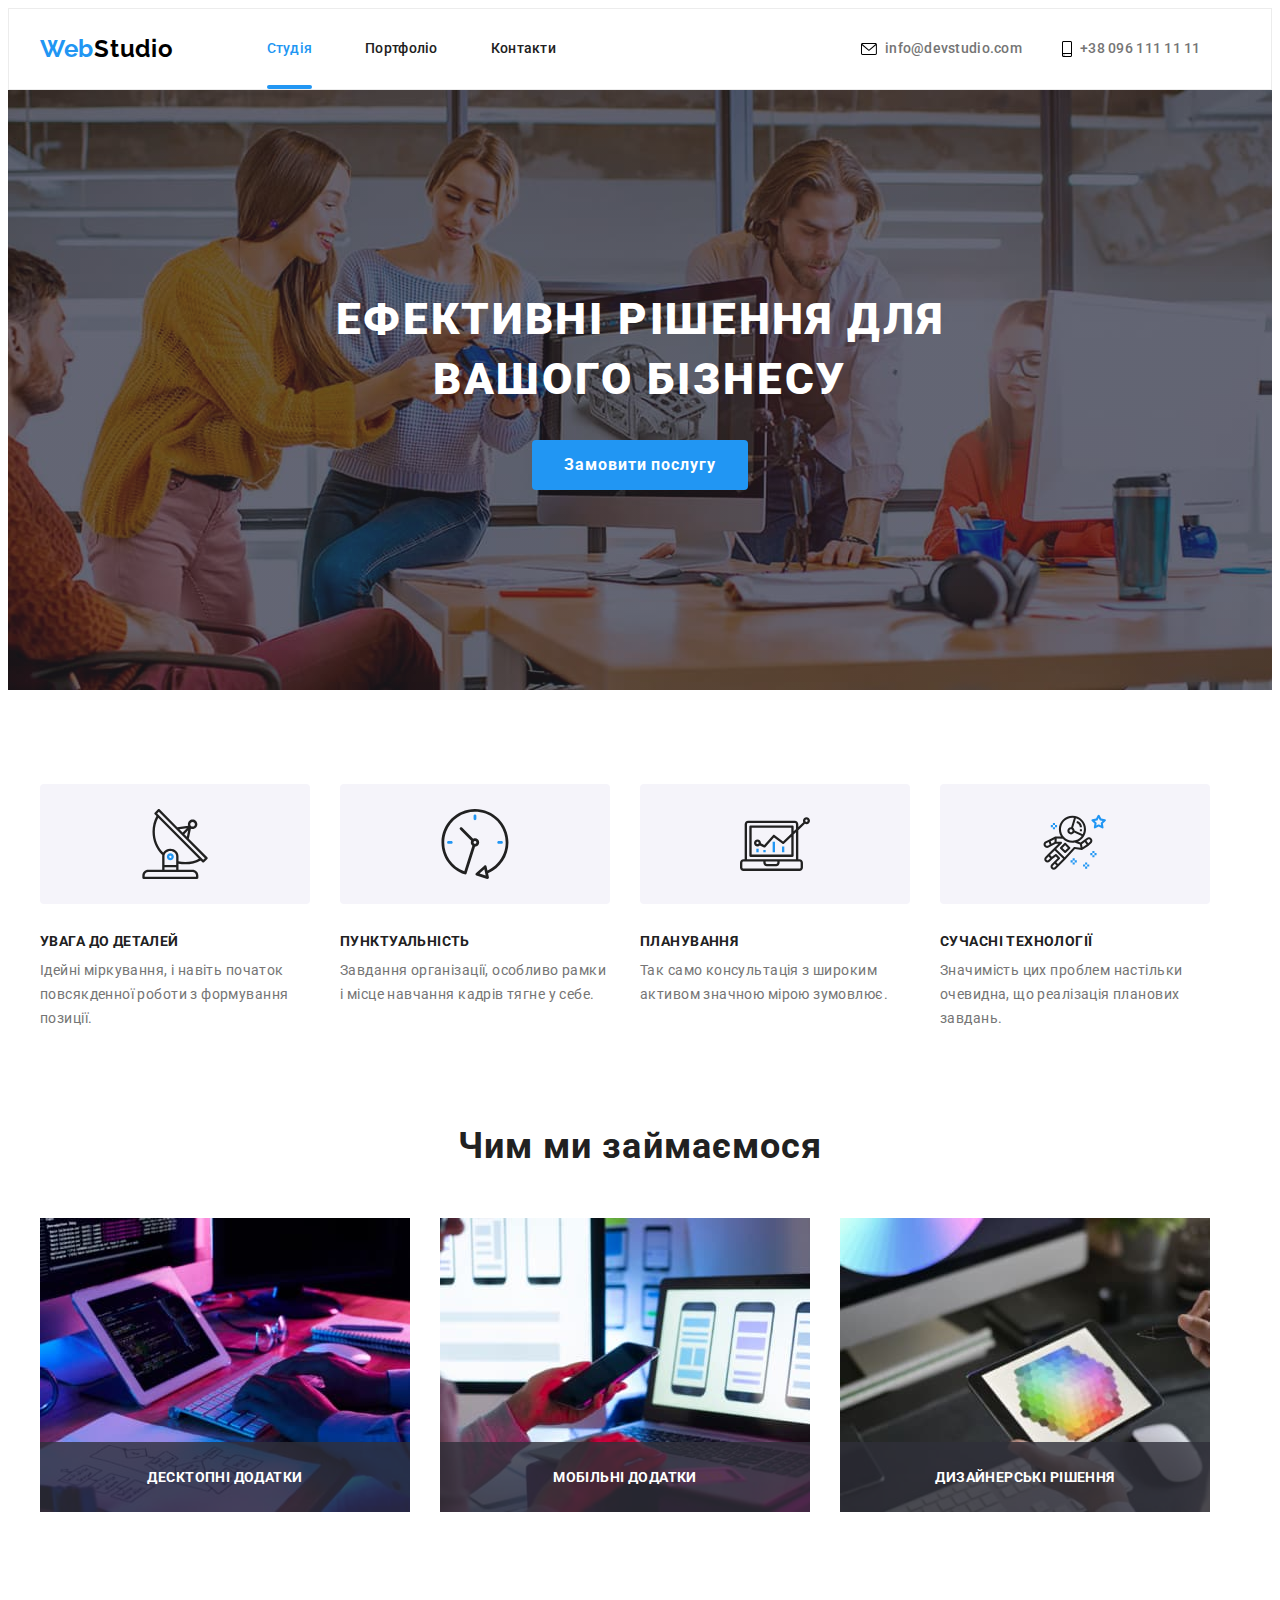
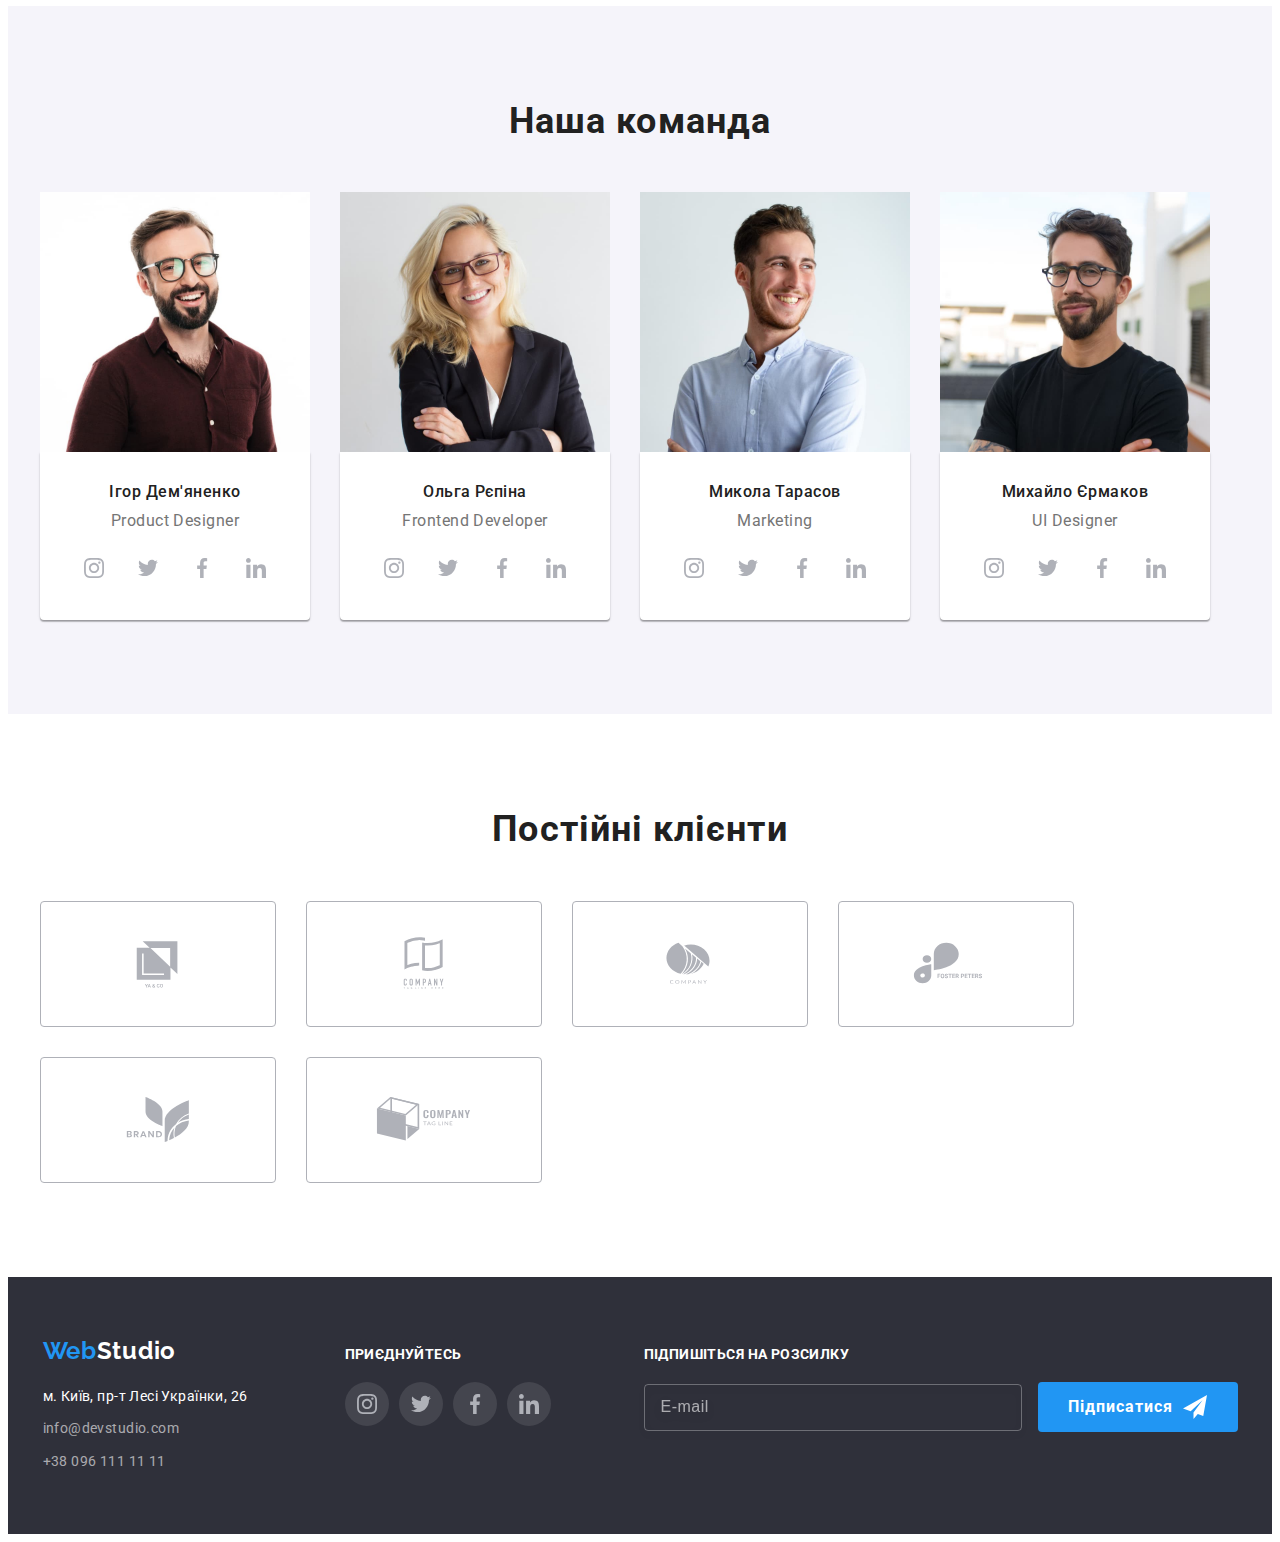
==== commit eb4e44b9: "nextstep" ====
--- a/index.html
+++ b/index.html
@@ -92,7 +92,7 @@
           <button type="button" class="hero__btn" data-modal-open>Замовити послугу</button>
         </section>
       </div>
-      <!-- <section class="section-features">
+      <section class="section-features">
         <div class="container">
           <h2 class="hidd">Особливості</h2>
           <ul class="features__list list">
@@ -165,7 +165,28 @@
           <h2 class="section-team__title">Наша команда</h2>
           <ul class="team__list list">
             <li class="team__item">
-              <img src="./img/igor.jpg" width="270" alt="Ігор" />
+              <picture>
+                <source
+                  srcset="./img/igor.jpg 1x, ./img/Product-Designer2x.jpg 2x"
+                  media="(min-width: 1200px)"
+                />
+                <source
+                  srcset="
+                    ./img/Product-Designer-1x-tablet.jpg 1x,
+                    ./img/Product-Designer-2x-tablet.jpg 2x
+                  "
+                  media="(min-width: 768px)"
+                />
+                <source
+                  srcset="./img/Product-Designer-1x.jpg 1x, ./img/Product-Designer-2x.jpg 2x"
+                  media="(min-width: 480px)"
+                />
+                <img
+                  srcset="./img/Product-Designer-1x.jpg 1x, ./img/Product-Designer-2x.jpg 2x"
+                  src="./img/igor.jpg"
+                  alt="Igor"
+                />
+              </picture>
               <div class="team__div">
                 <h3 class="team__title">Ігор Дем'яненко</h3>
                 <p class="team__text" lang="en">Product Designer</p>
@@ -202,7 +223,28 @@
               </div>
             </li>
             <li class="team__item">
-              <img src="./img/olga.jpg" width="270" alt="Ольга" />
+              <picture>
+                <source
+                  srcset="./img/olga.jpg 1x, ./img/Frontend-Developer2x.jpg 2x"
+                  media="(min-width: 1200px)"
+                />
+                <source
+                  srcset="
+                    ./img/Frontend-Developer-1x-tablet.jpg 1x,
+                    ./img/Frontend-Developer-2x-tablet.jpg 2x
+                  "
+                  media="(min-width: 768px)"
+                />
+                <source
+                  srcset="./img/Frontend-Developer-1x.jpg 1x, ./img/Frontend-Developer-2x.jpg 2x"
+                  media="(min-width: 480px)"
+                />
+                <img
+                  srcset="./img/Frontend-Developer-1x.jpg 1x, ./img/Frontend-Developer-2x.jpg 2x"
+                  src="./images/olga.jpg"
+                  alt="Olga"
+                />
+              </picture>
               <div class="team__div">
                 <h3 class="team__title">Ольга Рєпіна</h3>
                 <p class="team__text" lang="en">Frontend Developer</p>
@@ -239,7 +281,25 @@
               </div>
             </li>
             <li class="team__item">
-              <img src="./img/mykola.jpg" width="270" alt="Микола" />
+              <picture>
+                <source
+                  srcset="./img/mykola.jpg 1x, ./img/Marketing2x.jpg 2x"
+                  media="(min-width: 1200px)"
+                />
+                <source
+                  srcset="./img/Marketing-1x-tablet.jpg 1x, ./img/Marketing-2x-tablet.jpg 2x"
+                  media="(min-width: 768px)"
+                />
+                <source
+                  srcset="./img/Marketing-1x.jpg 1x, ./img/Marketing-2x.jpg 2x"
+                  media="(min-width: 480px)"
+                />
+                <img
+                  srcset="./img/Marketing-1x.jpg 1x, ./img/Marketing-2x.jpg 2x"
+                  src="./img/mykola.jpg"
+                  alt="Mykola"
+                />
+              </picture>
               <div class="team__div">
                 <h3 class="team__title">Микола Тарасов</h3>
                 <p class="team__text">Marketing</p>
@@ -276,7 +336,25 @@
               </div>
             </li>
             <li class="team__item">
-              <img src="./img/myhailo.jpg" width="270" alt="Михайло" />
+              <picture>
+                <source
+                  srcset="./img/myhailo.jpg 1x, ./img/UI-Designer2x.jpg 2x"
+                  media="(min-width: 1200px)"
+                />
+                <source
+                  srcset="./img/UI-Designer-1x-tablet.jpg 1x, ./img/UI-Designer-2x-tablet.jpg 2x"
+                  media="(min-width: 768px)"
+                />
+                <source
+                  srcset="./img/UI-Designer-1x.jpg 1x, ./img/UI-Designer-2x.jpg 2x"
+                  media="(min-width: 480px)"
+                />
+                <img
+                  srcset="./img/UI-Designer-1x.jpg 1x, ./img/UI-Designer-2x.jpg 2x"
+                  src="./img/myhailo.jpg"
+                  alt="Myhailo"
+                />
+              </picture>
               <div class="team__div">
                 <h3 class="team__title">Михайло Єрмаков</h3>
                 <p class="team__text" lang="en">UI Designer</p>
@@ -365,25 +443,19 @@
         </div>
       </section>
     </main>
-    <footer class="footer">
-      <div class="container footer-container">
-        <div class="footer-adress">
+    <footer class="page-footer">
+      <div class="page-footer__container container">
+        <div class="page-footer__wrap">
           <a href="./index.html" class="logo">Web<span class="logo-2style">Studio</span></a>
-          <address>
-            <ul class="list">
-              <li>
-                <p class="text">м. Київ, пр-т Лесі Українки, 26</p>
-              </li>
-              <li>
-                <a href="mailto:info@devstudio.com" class="link">info@devstudio.com</a>
-              </li>
-              <li>
-                <a href="tel:+380961111111" class="link">+38 096 111 11 11</a>
-              </li>
-            </ul>
+          <address class="page-footer__address">
+            <p class="page-footer__text">м. Київ, пр-т Лесі Українки, 26</p>
+            <a href="mailto:info@devstudio.com" class="page-footer__link link"
+              >info@devstudio.com</a
+            >
+            <a href="tel:+380961111111" class="page-footer__link link">+38 096 111 11 11</a>
           </address>
         </div>
-        <div class="footer-soc">
+        <div class="page-footer__grid">
           <h2 class="title-soc">приєднуйтесь</h2>
           <ul class="list-soc list">
             <li class="team-soc__item">
@@ -416,18 +488,19 @@
             </li>
           </ul>
         </div>
-        <form action="" class="email-form">
-          <div class="form-place">
-            <label for="mail">підпишіться на розсилку</label>
-            <input type="email" name="mail" id="mail" placeholder="E-mail" />
-          </div>
-          <button class="submit-btn" type="submit">
-            <span class="submit-btn-text"> підписатися</span>
-            <svg class="icon-send" width="24px" height="24px">
-              <use href="./img/icons.svg#icon-send"></use>
-            </svg>
-          </button>
-        </form>
+        <div class="page-footer__forma">
+          <h2 class="page-footer__title">Підпишіться на розсилку</h2>
+          <div class="page-footer__field">
+            <label for="email"></label>
+            <input class="page-footer__input" name="tel" id="email" placeholder="E-mail" />
+            <button type="submit" class="page-footer__button">
+              <span class="submit-btn__text">Підписатися</span>
+              <svg class="page-footer__icon">
+                <use href="./img/icons.svg#icon-send"></use>
+              </svg>
+            </button>
+          </div>
+        </div>
       </div>
     </footer>
     <div class="backdrop is-hidden" data-modal>
@@ -484,7 +557,7 @@
           </button>
         </form>
       </div>
-    </div> -->
+    </div>
     <script src="./js/modal.js"></script>
     <script src="./js/mobile-menu.js"></script>
   </body>
--- a/css/main.min.css
+++ b/css/main.min.css
@@ -1 +1 @@
-p,h1,h2,h3{margin:0px}ul{margin:0px;padding-left:0px}button{cursor:pointer}img{display:block;max-width:100%;height:auto}a{text-decoration:none}.list{list-style:none;margin:0;padding:0}body{background-color:#fff;color:#757575;font-family:"Roboto",sans-serif}.hidd{position:absolute;width:1px;height:1px;margin:-1px;border:0;padding:0;white-space:nowrap;-webkit-clip-path:inset(100%);clip-path:inset(100%);clip:rect(0 0 0 0);overflow:hidden}:root{--primary-text-color: #757575;--white-text-color: #ffffff;--title-text-color: #212121;--accent-color: #2196f3;--backgr-dark-color: #2f303a;--backgr-gray-color: #f5f4fa}.logo{display:inline-block;color:var(--accent-color);font-family:"Raleway";font-weight:700;font-size:24px;line-height:1.17;letter-spacing:.03em}.logo .logo-style{color:#000}.container{margin-left:auto;margin-right:auto;padding-left:15px;padding-right:15px}@media screen and (min-width: 480px){.container{width:480px}}@media screen and (min-width: 768px){.container{width:768px}}@media screen and (min-width: 1200px){.container{width:1200px}}.page-header{border:1px solid #ececec;position:relative}.page-header__nav{display:-webkit-box;display:-ms-flexbox;display:flex;-webkit-box-align:center;-ms-flex-align:center;align-items:center;-webkit-box-pack:justify;-ms-flex-pack:justify;justify-content:space-between;width:100%}@media screen and (min-width: 768px){.page-header__nav{-webkit-box-pack:start;-ms-flex-pack:start;justify-content:flex-start}}.menu-btn{display:-webkit-inline-box;display:-ms-inline-flexbox;display:inline-flex;margin:0;padding:12px 8px;border:none;background-color:rgba(0,0,0,0);margin-top:10px;margin-bottom:10px;z-index:2}.menu-btn__close,.menu-btn__menu{fill:#212121;-webkit-transition-property:fill;transition-property:fill;-webkit-transition-duration:250ms;transition-duration:250ms;-webkit-transition-timing-function:cubic-bezier(0.4, 0, 0.2, 1);transition-timing-function:cubic-bezier(0.4, 0, 0.2, 1)}.menu-btn__menu:hover,.menu-btn :focus{fill:var(--accent-color)}.menu-btn__close:hover,.menu-btn :focus{fill:var(--accent-color)}@media screen and (min-width: 768px){.menu-btn{display:none}}.menu-btn .menu-btn__close{display:none}.menu-btn.is-open .menu-btn__close{display:block}.menu-btn.is-open .menu-btn__menu{display:none}.menu-container{background-color:#fff;padding-top:48px;padding-bottom:48px;padding-left:40px}@media screen and (max-width: 767px){.menu-container{display:none;position:absolute;top:0;left:0;width:100%}.menu-container.is-open{display:block;height:100vh;display:-webkit-box;display:-ms-flexbox;display:flex;-ms-flex-wrap:wrap;flex-wrap:wrap;-ms-flex-line-pack:justify;align-content:space-between;z-index:1}}@media screen and (min-width: 768px){.menu-container{display:-webkit-box;display:-ms-flexbox;display:flex;padding:0;-webkit-box-align:center;-ms-flex-align:center;align-items:center}}.navigation,.contacts{width:100%}.container-top-line{display:-webkit-box;display:-ms-flexbox;display:flex;-webkit-box-align:center;-ms-flex-align:center;align-items:center}.header-nav{list-style:none;padding:0;margin:0}@media screen and (min-width: 768px){.header-nav{display:-webkit-box;display:-ms-flexbox;display:flex;padding-bottom:0;margin-left:88px;margin-right:90px}}@media screen and (min-width: 1200px){.header-nav{margin-left:93px;margin-right:305px}}.header-nav__item{margin-bottom:32px}.header-nav__item:last-child{margin-bottom:0}@media screen and (min-width: 768px){.header-nav__item{margin-bottom:0;margin-right:53px}.header-nav__item:last-child{margin-right:0}}.header-nav__link{text-decoration:none;display:block;text-align:start;font-weight:500;font-size:40px;line-height:1.18;letter-spacing:.02em;color:var(--title-text-color);-webkit-transition:color 250ms cubic-bezier(0.4, 0, 0.2, 1);transition:color 250ms cubic-bezier(0.4, 0, 0.2, 1)}.header-nav__link:hover,.header-nav__link:focus{color:var(--accent-color)}@media screen and (min-width: 768px){.header-nav__link{font-size:14px;line-height:1.14;padding-top:32px;padding-bottom:32px}}.header-nav__link--current{color:var(--accent-color);position:relative}@media screen and (min-width: 768px){.header-nav__link--current{font-size:14px;line-height:1.14;padding-top:32px;padding-bottom:32px}}.header-nav__link--current::after{display:none;position:absolute;bottom:0;left:0;content:"";width:100%;height:4px;border-radius:2px;background-color:var(--accent-color)}@media screen and (min-width: 768px){.header-nav__link--current::after{display:block}}.contact{list-style:none;padding:0;margin:0}@media screen and (min-width: 768px){.contact{display:-webkit-box;display:-ms-flexbox;display:flex;-webkit-box-orient:vertical;-webkit-box-direction:reverse;-ms-flex-direction:column-reverse;flex-direction:column-reverse}}@media screen and (min-width: 1200px){.contact{-webkit-box-orient:horizontal;-webkit-box-direction:normal;-ms-flex-direction:row;flex-direction:row}}.contact__item{margin-bottom:32px}.contact__item:last-child{margin-bottom:64px}@media screen and (min-width: 768px){.contact__item{margin-bottom:0px;display:-webkit-box;display:-ms-flexbox;display:flex}.contact__item:last-child{margin-bottom:10px}}@media screen and (min-width: 1200px){.contact__item:last-child{margin-bottom:0px}}.contact__link--mail{text-decoration:none;color:var(--primary-text-color);font-weight:500;font-size:24px;line-height:1.17;letter-spacing:.02em}@media screen and (min-width: 768px){.contact__link--mail{color:var(--primary-text-color);font-size:12px;line-height:1.17;display:-webkit-box;display:-ms-flexbox;display:flex;-webkit-box-align:center;-ms-flex-align:center;align-items:center}}@media screen and (min-width: 1200px){.contact__link--mail{margin-right:40px;font-size:14px;line-height:1.14;-webkit-transition-property:color;transition-property:color;-webkit-transition-duration:250ms;transition-duration:250ms;-webkit-transition-timing-function:cubic-bezier(0.4, 0, 0.2, 1);transition-timing-function:cubic-bezier(0.4, 0, 0.2, 1)}.contact__link--mail:hover,.contact__link--mail:focus{color:var(--accent-color);fill:var(--accent-color)}}.contact__link--tel{text-decoration:none;color:var(--accent-color);font-weight:500;font-size:34px;line-height:1.18;letter-spacing:.02em}@media screen and (min-width: 768px){.contact__link--tel{color:var(--primary-text-color);font-size:12px;line-height:1.17;display:-webkit-box;display:-ms-flexbox;display:flex;-webkit-box-align:center;-ms-flex-align:center;align-items:center}}@media screen and (min-width: 1200px){.contact__link--tel{font-size:14px;line-height:1.14;-webkit-transition-property:color;transition-property:color;-webkit-transition-duration:250ms;transition-duration:250ms;-webkit-transition-timing-function:cubic-bezier(0.4, 0, 0.2, 1);transition-timing-function:cubic-bezier(0.4, 0, 0.2, 1)}.contact__link--tel:hover,.contact__link--tel:focus{color:var(--accent-color);fill:var(--accent-color)}}@media screen and (max-width: 767px){.contact__icon{display:none}}@media screen and (min-width: 768px){.contact__icon{margin-right:8px}}@media screen and (min-width: 1200px){.contact__icon{-webkit-transition-property:fill;transition-property:fill;-webkit-transition-duration:250ms;transition-duration:250ms;-webkit-transition-timing-function:cubic-bezier(0.4, 0, 0.2, 1);transition-timing-function:cubic-bezier(0.4, 0, 0.2, 1)}}.soc-nav__list{list-style:none;padding:0;margin:0;display:-webkit-box;display:-ms-flexbox;display:flex;-ms-flex-wrap:wrap;flex-wrap:wrap}@media screen and (min-width: 768px){.soc-nav__list{display:none}}.soc-nav__item{text-decoration:none;margin-right:20px}.soc-nav__item:last-child{margin-right:0}.soc-nav__link{text-decoration:none;color:var(--accent-color);font-weight:500;font-size:18px;line-height:1.22;letter-spacing:.02em}.section-hero{padding-top:118px;padding-bottom:118px}.section-hero .hero__title{margin-left:auto;margin-right:auto;margin-top:0;margin-bottom:30px;color:var(--white-text-color);font-weight:900;font-size:26px;line-height:1.62;letter-spacing:.06em;text-transform:uppercase}@media screen and (min-width: 768px){.section-hero .hero__title{width:360px}}@media screen and (min-width: 1200px){.section-hero{padding-top:200px;padding-bottom:200px}.section-hero .hero__title{font-size:44px;line-height:1.36;width:696px}}.overl{max-width:480px;margin-left:auto;margin-right:auto;background-image:-webkit-gradient(linear, left top, right top, from(rgba(47, 48, 58, 0.4)), to(rgba(47, 48, 58, 0.4))),url(../img/herobg_tel.jpg);background-image:linear-gradient(to right, rgba(47, 48, 58, 0.4), rgba(47, 48, 58, 0.4)),url(../img/herobg_tel.jpg);background-color:#c4c4c4;background-repeat:no-repeat;background-size:cover;background-position:center;text-align:center}@media(min-device-pixel-ratio: 2),(-webkit-min-device-pixel-ratio: 2),(min-resolution: 192dpi),(min-resolution: 2dppx){.overl{background-image:-webkit-gradient(linear, left top, right top, from(rgba(47, 48, 58, 0.4)), to(rgba(47, 48, 58, 0.4))),url(../img/herobg_tel2x.jpg);background-image:linear-gradient(to right, rgba(47, 48, 58, 0.4), rgba(47, 48, 58, 0.4)),url(../img/herobg_tel2x.jpg)}}@media screen and (min-width: 768px){.overl{min-width:768px;height:400px;background-image:-webkit-gradient(linear, left top, right top, from(rgba(47, 48, 58, 0.4)), to(rgba(47, 48, 58, 0.4))),url(../img/herobg_tab.jpg);background-image:linear-gradient(to right, rgba(47, 48, 58, 0.4), rgba(47, 48, 58, 0.4)),url(../img/herobg_tab.jpg)}}@media screen and (min-width: 768px)and (min-device-pixel-ratio: 2),screen and (min-width: 768px)and (-webkit-min-device-pixel-ratio: 2),screen and (min-width: 768px)and (min-resolution: 192dpi),screen and (min-width: 768px)and (min-resolution: 2dppx){.overl{background-image:-webkit-gradient(linear, left top, right top, from(rgba(47, 48, 58, 0.4)), to(rgba(47, 48, 58, 0.4))),url(../img/herobg_tab2x.jpg);background-image:linear-gradient(to right, rgba(47, 48, 58, 0.4), rgba(47, 48, 58, 0.4)),url(../img/herobg_tab2x.jpg)}}@media screen and (min-width: 1200px){.overl{max-width:1600px;height:600px;background-image:-webkit-gradient(linear, left top, right top, from(rgba(47, 48, 58, 0.4)), to(rgba(47, 48, 58, 0.4))),url(../img/herobg_desktop.jpg);background-image:linear-gradient(to right, rgba(47, 48, 58, 0.4), rgba(47, 48, 58, 0.4)),url(../img/herobg_desktop.jpg)}}@media screen and (min-width: 1200px)and (min-device-pixel-ratio: 2),screen and (min-width: 1200px)and (-webkit-min-device-pixel-ratio: 2),screen and (min-width: 1200px)and (min-resolution: 192dpi),screen and (min-width: 1200px)and (min-resolution: 2dppx){.overl{background-image:-webkit-gradient(linear, left top, right top, from(rgba(47, 48, 58, 0.4)), to(rgba(47, 48, 58, 0.4))),url(../img/herobg_desktop2x.jpg);background-image:linear-gradient(to right, rgba(47, 48, 58, 0.4), rgba(47, 48, 58, 0.4)),url(../img/herobg_desktop2x.jpg)}}.hero__btn{min-width:200px;color:var(--white-text-color);background-color:var(--accent-color);font-family:inherit;font-weight:700;font-size:16px;line-height:1.88;text-align:center;letter-spacing:.06em;border-radius:4px;border-width:0;padding:10px 24px;margin:0 auto;-webkit-transition:background-color 250ms cubic-bezier(0.4, 0, 0.2, 1);transition:background-color 250ms cubic-bezier(0.4, 0, 0.2, 1)}.hero__btn:hover,.hero__btn:focus{background-color:#188ce8}@media screen and (min-width: 1200px){.hero__btn{min-width:216px;padding:10px 32px}}.section-features{padding-bottom:94px;padding-top:94px}.features__list{display:-webkit-box;display:-ms-flexbox;display:flex;-webkit-box-align:start;-ms-flex-align:start;align-items:flex-start;margin-right:30px}.features__list .features__title{margin-top:0;margin-bottom:10px;color:var(--title-text-color);font-weight:700;font-size:14px;line-height:1.1;letter-spacing:.03em;text-transform:uppercase}.features__list .features__text{margin-top:0;margin-bottom:0;font-weight:400;font-size:14px;line-height:1.7;letter-spacing:.03em}.features__item{width:270px;-webkit-box-align:start;-ms-flex-align:start;align-items:flex-start}.features__item:not(:last-child){margin-right:30px}.features__icon{width:70px;height:70px}.features__div{display:-webkit-box;display:-ms-flexbox;display:flex;-webkit-box-align:center;-ms-flex-align:center;align-items:center;-webkit-box-pack:center;-ms-flex-pack:center;justify-content:center;width:270px;height:120px;background-color:#f5f4fa;border-radius:4px;margin-bottom:30px}.section-whatwedo{padding-bottom:94px}.whatwedo__list{display:-webkit-box;display:-ms-flexbox;display:flex}.whatwedo__item{margin:0;width:370px;height:294px;position:relative}.whatwedo__item:not(:last-child){margin-right:30px}.whatwedo__title{color:var(--title-text-color);font-size:36px;line-height:1.2;letter-spacing:.03em;margin-top:0;margin-bottom:50px;text-align:center;min-width:366px}.whatwedo__text{width:100%;padding-top:27px;padding-bottom:27px;margin:0;background-color:rgba(47,48,58,.8);bottom:0;position:absolute;font-size:14px;line-height:1.1428571429;text-align:center;letter-spacing:.03em;text-transform:uppercase;color:var(--white-text-color)}.section-team{padding-top:94px;padding-bottom:94px;background-color:var(--backgr-gray-color)}.section-team__title{min-width:264px;color:var(--title-text-color);font-weight:700;font-size:36px;line-height:1.2;letter-spacing:.03em;margin-top:0px;margin-bottom:50px;text-align:center}.team__list{display:-webkit-box;display:-ms-flexbox;display:flex;-webkit-box-align:center;-ms-flex-align:center;align-items:center}.team__list .team__title{margin:0 0 10px 0;color:var(--title-text-color);font-weight:500;font-size:16px;line-height:1.2;text-align:center;letter-spacing:.03em}.team__list .team__text{margin:0;font-weight:400;font-size:16px;line-height:1.2;text-align:center;letter-spacing:.03em}.team__item{width:270px}.team__item:not(:last-child){margin-right:30px}.team__div{background:#fff;-webkit-box-shadow:0px 1px 3px rgba(0,0,0,.12),0px 1px 1px rgba(0,0,0,.14),0px 2px 1px rgba(0,0,0,.2);box-shadow:0px 1px 3px rgba(0,0,0,.12),0px 1px 1px rgba(0,0,0,.14),0px 2px 1px rgba(0,0,0,.2);border-radius:0px 0px 4px 4px;padding-top:30px;padding-bottom:30px;margin:0}.team-soc__list{display:-webkit-box;display:-ms-flexbox;display:flex;-webkit-box-pack:center;-ms-flex-pack:center;justify-content:center;margin-top:16px}.team-soc__item:not(:last-child){margin-right:10px}.team-soc__link{display:-webkit-box;display:-ms-flexbox;display:flex;width:44px;height:44px;border-radius:50%;-webkit-box-align:center;-ms-flex-align:center;align-items:center;-webkit-box-pack:center;-ms-flex-pack:center;justify-content:center;color:#afb1b8;background-color:var(--white-text-color)}.team-soc__link:hover,.team-soc__link:focus{color:var(--white-text-color);background-color:var(--accent-color)}.team-soc__icon{width:20px;height:20px;fill:currentColor;-webkit-box-align:center;-ms-flex-align:center;align-items:center;-webkit-box-pack:center;-ms-flex-pack:center;justify-content:center}.clients{padding-bottom:94px;padding-top:94px}.our-clients{margin-top:0;margin-bottom:50px;min-width:264px;color:var(--title-text-color);font-size:36px;line-height:1.1666666667;text-align:center;letter-spacing:.03em}.clients-list{display:-webkit-box;display:-ms-flexbox;display:flex;-ms-flex-wrap:wrap;flex-wrap:wrap;margin:0;padding:0}.client-item:not(:last-child){margin-right:30px}.client-link{display:-webkit-box;display:-ms-flexbox;display:flex;width:170px;height:92px;-webkit-box-align:center;-ms-flex-align:center;align-items:center;-webkit-box-pack:center;-ms-flex-pack:center;justify-content:center;color:#afb1b8;background-color:var(--white-text-color);border:1px solid #afb1b8;-webkit-transition:border 250ms cubic-bezier(0.4, 0, 0.2, 1),color 250ms cubic-bezier(0.4, 0, 0.2, 1);transition:border 250ms cubic-bezier(0.4, 0, 0.2, 1),color 250ms cubic-bezier(0.4, 0, 0.2, 1)}.client-link:hover,.client-link:focus{color:var(--accent-color);border-color:var(--accent-color)}.icon-logo{fill:currentColor;width:106px;height:160px}.footer{background-color:var(--backgr-dark-color);padding-top:60px;padding-bottom:60px}.footer .text{color:var(--white-text-color);font-style:normal;font-weight:400;font-size:14px;line-height:1.7;letter-spacing:.03em;margin-top:0;margin-bottom:0}.footer .logo{margin-bottom:20px}.footer .logo .logo-2style{color:#fff}.footer .link{font-style:normal;font-weight:400;font-size:14px;line-height:1.7;letter-spacing:.03em;color:rgba(255,255,255,.6);text-decoration:none;-webkit-transition:color 250ms cubic-bezier(0.4, 0, 0.2, 1);transition:color 250ms cubic-bezier(0.4, 0, 0.2, 1)}.footer .link:hover,.footer .link:focus{color:var(--accent-color)}.footer-container{display:-webkit-box;display:-ms-flexbox;display:flex;-webkit-box-align:baseline;-ms-flex-align:baseline;align-items:baseline}.footer-adress{display:inline-block;margin-right:70px}.list-soc{display:-webkit-box;display:-ms-flexbox;display:flex}.list-soc .team-soc__icon{width:20px;height:20px;fill:currentColor;-webkit-box-align:center;-ms-flex-align:center;align-items:center;-webkit-box-pack:center;-ms-flex-pack:center;justify-content:center}.title-soc{font-size:14px;line-height:1.1428571429;letter-spacing:.03em;text-transform:uppercase;color:var(--white-text-color);margin-bottom:20px}.footer-soc{display:inline-block}.team-soc__link{display:-webkit-box;display:-ms-flexbox;display:flex;width:44px;height:44px;border-radius:50%;-webkit-box-align:center;-ms-flex-align:center;align-items:center;-webkit-box-pack:center;-ms-flex-pack:center;justify-content:center;color:#afb1b8;background-color:rgba(255,255,255,.1);-webkit-transition:background-color 250ms cubic-bezier(0.4, 0, 0.2, 1),color 250ms cubic-bezier(0.4, 0, 0.2, 1);transition:background-color 250ms cubic-bezier(0.4, 0, 0.2, 1),color 250ms cubic-bezier(0.4, 0, 0.2, 1)}.team-soc__link:hover,.team-soc__link:focus{color:var(--white-text-color);background-color:var(--accent-color)}.email-form{display:-webkit-box;display:-ms-flexbox;display:flex;width:570px;margin-left:93px;-webkit-box-align:end;-ms-flex-align:end;align-items:flex-end}.form-place{display:-webkit-box;display:-ms-flexbox;display:flex;-webkit-box-orient:vertical;-webkit-box-direction:normal;-ms-flex-direction:column;flex-direction:column;width:358px;background-color:#2f303a;color:rgba(255,255,255,.6)}.form-place label{margin-bottom:20px;font-weight:700;font-size:14px;line-height:1.14;letter-spacing:.03em;text-transform:uppercase;color:#fff}.form-place input{padding-top:15px;padding-bottom:15px;padding-left:16px;padding-right:0;background-color:#2f303a;border:1px solid rgba(255,255,255,.3);-webkit-filter:drop-shadow(0px 4px 4px rgba(0, 0, 0, 0.15));filter:drop-shadow(0px 4px 4px rgba(0, 0, 0, 0.15));border-radius:4px;color:var(--white-text-color)}.form-place input::-webkit-input-placeholder{font-weight:400;font-size:16px;line-height:1.25;letter-spacing:.03em;color:rgba(255,255,255,.6)}.form-place input::-moz-placeholder{font-weight:400;font-size:16px;line-height:1.25;letter-spacing:.03em;color:rgba(255,255,255,.6)}.form-place input:-ms-input-placeholder{font-weight:400;font-size:16px;line-height:1.25;letter-spacing:.03em;color:rgba(255,255,255,.6)}.form-place input::-ms-input-placeholder{font-weight:400;font-size:16px;line-height:1.25;letter-spacing:.03em;color:rgba(255,255,255,.6)}.form-place input::placeholder{font-weight:400;font-size:16px;line-height:1.25;letter-spacing:.03em;color:rgba(255,255,255,.6)}.submit-btn{display:-webkit-box;display:-ms-flexbox;display:flex;margin-left:12px;-webkit-box-align:center;-ms-flex-align:center;align-items:center;-webkit-box-pack:center;-ms-flex-pack:center;justify-content:center;width:200px;height:50px;padding-top:10px;padding-bottom:10px;background-color:var(--accent-color);border-radius:4px;border:none;cursor:pointer;-webkit-transition-property:background-color,-webkit-box-shadow;transition-property:background-color,-webkit-box-shadow;transition-property:background-color,box-shadow;transition-property:background-color,box-shadow,-webkit-box-shadow;-webkit-transition-duration:250ms;transition-duration:250ms;-webkit-transition-timing-function:cubic-bezier(0.4, 0, 0.2, 1);transition-timing-function:cubic-bezier(0.4, 0, 0.2, 1)}.submit-btn:hover,.submit-btn:focus{background-color:#188ce8;-webkit-box-shadow:0px 4px 4px rgba(0,0,0,.15);box-shadow:0px 4px 4px rgba(0,0,0,.15)}.submit-btn-text{color:var(--white-text-color);font-family:"Roboto";font-weight:700;font-size:16px;line-height:1.88;letter-spacing:.06em}.icon-send{margin-left:10px}.backdrop{position:fixed;top:0;left:0;width:100%;height:100%;background-color:rgba(0,0,0,.2);opacity:1;-webkit-transition:opacity 250ms cubic-bezier(0.4, 0, 0.2, 1);transition:opacity 250ms cubic-bezier(0.4, 0, 0.2, 1)}.backdrop.is-hidden{opacity:0;pointer-events:none}.backdrop.is-hidden .modal{-webkit-transform:translate(-50%, -50%) scale(0.9);transform:translate(-50%, -50%) scale(0.9)}.modal{position:absolute;top:50%;left:50%;-webkit-transform:translate(-50%, -50%) scale(1);transform:translate(-50%, -50%) scale(1);width:528px;height:581px;-webkit-box-shadow:0px 1px 3px rgba(0,0,0,.12),0px 1px 1px rgba(0,0,0,.14),0px 2px 1px rgba(0,0,0,.2);box-shadow:0px 1px 3px rgba(0,0,0,.12),0px 1px 1px rgba(0,0,0,.14),0px 2px 1px rgba(0,0,0,.2);border-radius:4px;background-color:#fff;-webkit-transition:-webkit-transform 250ms cubic-bezier(0.4, 0, 0.2, 1);transition:-webkit-transform 250ms cubic-bezier(0.4, 0, 0.2, 1);transition:transform 250ms cubic-bezier(0.4, 0, 0.2, 1);transition:transform 250ms cubic-bezier(0.4, 0, 0.2, 1), -webkit-transform 250ms cubic-bezier(0.4, 0, 0.2, 1)}.btn-close-modal{display:-webkit-box;display:-ms-flexbox;display:flex;-webkit-box-align:center;-ms-flex-align:center;align-items:center;-webkit-box-pack:center;-ms-flex-pack:center;justify-content:center;margin:8px 8px 0 auto;width:30px;height:30px;padding:0;border-radius:50%;background-color:#fff;border:1px solid rgba(0,0,0,.1);cursor:pointer}.icon-close-modal{width:18px;height:18px;fill:#000;-webkit-transition-property:fill;transition-property:fill;-webkit-transition-duration:250ms;transition-duration:250ms;-webkit-transition-timing-function:cubic-bezier(0.4, 0, 0.2, 1);transition-timing-function:cubic-bezier(0.4, 0, 0.2, 1)}.icon-close-modal:hover,.icon-close-modal:focus{fill:var(--accent-color)}.modal-title-text{display:block;font-weight:700;font-size:20px;line-height:1.15;text-align:center;letter-spacing:.03em;color:var(--title-text-color);margin-bottom:12px;margin-top:0}.forma{padding:0 40px;display:-webkit-box;display:-ms-flexbox;display:flex;-webkit-box-orient:vertical;-webkit-box-direction:normal;-ms-flex-direction:column;flex-direction:column}.form-place-modal{display:-webkit-box;display:-ms-flexbox;display:flex;-webkit-box-orient:vertical;-webkit-box-direction:normal;-ms-flex-direction:column;flex-direction:column;position:relative;width:448px;margin-bottom:10px}.form-label{margin-bottom:4px;font-size:12px;line-height:1.17;letter-spacing:.01em;color:var(--primary-text-color)}.modal-input{width:100%;height:40px;border:1px solid rgba(33,33,33,.2);border-radius:4px;margin-bottom:0;padding-left:40px;-webkit-transition-property:border;transition-property:border;-webkit-transition-duration:250ms;transition-duration:250ms;-webkit-transition-timing-function:cubic-bezier(0.4, 0, 0.2, 1);transition-timing-function:cubic-bezier(0.4, 0, 0.2, 1)}.modal-input:focus-within{border:1px solid var(--accent-color);outline:none}.modal-input:focus-within~.input-place-icon{fill:var(--accent-color)}.input-place-icon{position:absolute;bottom:11px;left:12px;-webkit-transition-property:-webkit-box-shadow;transition-property:-webkit-box-shadow;transition-property:box-shadow;transition-property:box-shadow, -webkit-box-shadow;-webkit-transition-duration:250ms;transition-duration:250ms;-webkit-transition-timing-function:cubic-bezier(0.4, 0, 0.2, 1);transition-timing-function:cubic-bezier(0.4, 0, 0.2, 1)}.form-place-coment{display:-webkit-box;display:-ms-flexbox;display:flex;-webkit-box-orient:vertical;-webkit-box-direction:normal;-ms-flex-direction:column;flex-direction:column;width:448px;height:138px;margin-bottom:20px}.form-textarea{width:448px;height:120px;margin:0;padding:12px 16px;border:1px solid rgba(33,33,33,.2);border-radius:4px;resize:none;-webkit-transition-property:border;transition-property:border;-webkit-transition-duration:250ms;transition-duration:250ms;-webkit-transition-timing-function:cubic-bezier(0.4, 0, 0.2, 1);transition-timing-function:cubic-bezier(0.4, 0, 0.2, 1)}.form-textarea:focus-within{border:1px solid var(--accent-color);outline:none}.form-textarea::-webkit-input-placeholder{font-weight:400;font-size:12px;line-height:1.17;letter-spacing:.01em;color:rgba(117,117,117,.5)}.form-textarea::-moz-placeholder{font-weight:400;font-size:12px;line-height:1.17;letter-spacing:.01em;color:rgba(117,117,117,.5)}.form-textarea:-ms-input-placeholder{font-weight:400;font-size:12px;line-height:1.17;letter-spacing:.01em;color:rgba(117,117,117,.5)}.form-textarea::-ms-input-placeholder{font-weight:400;font-size:12px;line-height:1.17;letter-spacing:.01em;color:rgba(117,117,117,.5)}.form-textarea::placeholder{font-weight:400;font-size:12px;line-height:1.17;letter-spacing:.01em;color:rgba(117,117,117,.5)}.form-checkbox{display:-webkit-box;display:-ms-flexbox;display:flex;width:100%;margin-bottom:30px}.checkbox-input{position:absolute;width:1px;height:1px;margin:-1px;border:0;padding:0;clip:rect(0 0 0 0);overflow:hidden}.checkbox-input:checked+.checkbox-icon{background-color:var(--accent-color);border-color:var(--accent-color);background-size:contain;background-origin:border-box}.checkbox-label{display:-webkit-box;display:-ms-flexbox;display:flex;-webkit-box-align:center;-ms-flex-align:center;align-items:center;font-weight:400;font-size:14px;line-height:1.71;padding-left:14px}.checkbox-icon{display:inline-block;margin-right:7px;width:16px;height:15px;border:2px solid var(--title-text-color);border-radius:2px}.checkbox-link{display:inline-block;color:var(--accent-color);padding:0;margin:0 0 0 8px;text-decoration:underline}.submit-btn-modal{display:-webkit-box;display:-ms-flexbox;display:flex;-webkit-box-align:center;-ms-flex-align:center;align-items:center;-webkit-box-pack:center;-ms-flex-pack:center;justify-content:center;width:200px;height:50px;padding:10px 52px 10px 52px;margin-left:auto;margin-right:auto;background-color:var(--accent-color);-webkit-box-shadow:0px 4px 4px rgba(0,0,0,.15);box-shadow:0px 4px 4px rgba(0,0,0,.15);border-radius:4px;border:none;cursor:pointer;-webkit-transition-property:background-color;transition-property:background-color;-webkit-transition-duration:250ms;transition-duration:250ms;-webkit-transition-timing-function:cubic-bezier(0.4, 0, 0.2, 1);transition-timing-function:cubic-bezier(0.4, 0, 0.2, 1)}.text-btn-modal{color:var(--white-text-color);font-weight:700;font-size:16px;line-height:1.88;letter-spacing:.06em}.text-btn-modal:hover,.text-btn-modal:focus{background-color:#188ce8}.team-projects{padding-bottom:94px}.filter{display:-webkit-box;display:-ms-flexbox;display:flex;-webkit-box-pack:center;-ms-flex-pack:center;justify-content:center;padding-top:94px;margin-bottom:34px}.filter :not(:last-child){margin-right:8px}.filter .btn{padding:6px 22px;font-family:inherit;font-weight:500;font-size:16px;line-height:1.6;text-align:center;letter-spacing:.03em;cursor:pointer;background-color:var(--backgr-gray-color);border-radius:4px;border:none;-webkit-transition:background-color 250ms cubic-bezier(0.4, 0, 0.2, 1),color 250ms cubic-bezier(0.4, 0, 0.2, 1);transition:background-color 250ms cubic-bezier(0.4, 0, 0.2, 1),color 250ms cubic-bezier(0.4, 0, 0.2, 1)}.filter .btn:hover,.filter .btn:focus,.filter .btn:active{color:var(--white-text-color);background-color:var(--accent-color);-webkit-box-shadow:0px 3px 1px rgba(0,0,0,.1),0px 1px 2px rgba(0,0,0,.08),0px 2px 2px rgba(0,0,0,.12);box-shadow:0px 3px 1px rgba(0,0,0,.1),0px 1px 2px rgba(0,0,0,.08),0px 2px 2px rgba(0,0,0,.12);border-radius:4px}.filter .btn.current{color:var(--white-text-color);background-color:var(--accent-color)}.projects-list{display:-webkit-box;display:-ms-flexbox;display:flex;-ms-flex-wrap:wrap;flex-wrap:wrap}.card-link{display:block;text-decoration:none;-webkit-transition:-webkit-box-shadow 250ms cubic-bezier(0.4, 0, 0.2, 1);transition:-webkit-box-shadow 250ms cubic-bezier(0.4, 0, 0.2, 1);transition:box-shadow 250ms cubic-bezier(0.4, 0, 0.2, 1);transition:box-shadow 250ms cubic-bezier(0.4, 0, 0.2, 1), -webkit-box-shadow 250ms cubic-bezier(0.4, 0, 0.2, 1)}.card-link:hover,.card-link:focus{-webkit-box-shadow:0px 1px 1px rgba(0,0,0,.12),0px 4px 4px rgba(0,0,0,.06),1px 4px 6px rgba(0,0,0,.16);box-shadow:0px 1px 1px rgba(0,0,0,.12),0px 4px 4px rgba(0,0,0,.06),1px 4px 6px rgba(0,0,0,.16)}.overlay-item{overflow:hidden;position:relative}.overlay-text{font-size:18px;line-height:1.56;letter-spacing:.03em;color:var(--white-text-color);position:absolute;width:100%;height:100%;padding:63px 24px;margin:0;background-color:rgba(33,150,243,.9);top:0;left:0;-webkit-transform:translateY(100%);transform:translateY(100%);-webkit-transition:opacity 250ms cubic-bezier(0.4, 0, 0.2, 1),-webkit-transform 250ms cubic-bezier(0.4, 0, 0.2, 1);transition:opacity 250ms cubic-bezier(0.4, 0, 0.2, 1),-webkit-transform 250ms cubic-bezier(0.4, 0, 0.2, 1);transition:transform 250ms cubic-bezier(0.4, 0, 0.2, 1),opacity 250ms cubic-bezier(0.4, 0, 0.2, 1);transition:transform 250ms cubic-bezier(0.4, 0, 0.2, 1),opacity 250ms cubic-bezier(0.4, 0, 0.2, 1),-webkit-transform 250ms cubic-bezier(0.4, 0, 0.2, 1)}.card-link:hover .overlay-text,.card-link:focus .overlay-text{-webkit-transform:translateY(0);transform:translateY(0)}.projects-item{max-width:370px;margin-right:30px;margin-bottom:30px}.projects-item:nth-child(3n){margin-right:0}.projects-item:nth-last-child(-n+3){margin-bottom:0}.projects-item .title{margin:0 0 4px 0;color:var(--title-text-color);font-weight:700;font-size:18px;line-height:2;letter-spacing:.06em}.projects-item .title-text{margin:0;font-weight:400;font-size:16px;line-height:1.9;letter-spacing:.03em;color:var(--title-text-color)}.projects-item-descr{padding:20px 24px;background:#fff;border:1px solid #eee}/*# sourceMappingURL=main.min.css.map */+p,h1,h2,h3{margin:0px}ul{margin:0px;padding-left:0px}button{cursor:pointer}img{display:block;max-width:100%;height:auto}a{text-decoration:none}.list{list-style:none;margin:0;padding:0}body{background-color:#fff;color:#757575;font-family:"Roboto",sans-serif}.hidd{position:absolute;width:1px;height:1px;margin:-1px;border:0;padding:0;white-space:nowrap;-webkit-clip-path:inset(100%);clip-path:inset(100%);clip:rect(0 0 0 0);overflow:hidden}:root{--primary-text-color: #757575;--white-text-color: #ffffff;--title-text-color: #212121;--accent-color: #2196f3;--backgr-dark-color: #2f303a;--backgr-gray-color: #f5f4fa}.logo{display:inline-block;color:var(--accent-color);font-family:"Raleway";font-weight:700;font-size:24px;line-height:1.17;letter-spacing:.03em}.logo .logo-style{color:#000}.container{margin-left:auto;margin-right:auto;padding-left:15px;padding-right:15px;width:100%}@media screen and (min-width: 480px){.container{width:480px}}@media screen and (min-width: 768px){.container{width:768px}}@media screen and (min-width: 1200px){.container{width:1200px}}.page-header{border:1px solid #ececec;position:relative}.page-header__nav{display:-webkit-box;display:-ms-flexbox;display:flex;-webkit-box-align:center;-ms-flex-align:center;align-items:center;-webkit-box-pack:justify;-ms-flex-pack:justify;justify-content:space-between;width:100%}@media screen and (min-width: 768px){.page-header__nav{-webkit-box-pack:start;-ms-flex-pack:start;justify-content:flex-start}}.menu-btn{display:-webkit-inline-box;display:-ms-inline-flexbox;display:inline-flex;margin:0;padding:12px 8px;border:none;background-color:rgba(0,0,0,0);margin-top:10px;margin-bottom:10px;z-index:2}.menu-btn__close,.menu-btn__menu{fill:#212121;-webkit-transition-property:fill;transition-property:fill;-webkit-transition-duration:250ms;transition-duration:250ms;-webkit-transition-timing-function:cubic-bezier(0.4, 0, 0.2, 1);transition-timing-function:cubic-bezier(0.4, 0, 0.2, 1)}.menu-btn__menu:hover,.menu-btn :focus{fill:var(--accent-color)}.menu-btn__close:hover,.menu-btn :focus{fill:var(--accent-color)}@media screen and (min-width: 768px){.menu-btn{display:none}}.menu-btn .menu-btn__close{display:none}.menu-btn.is-open .menu-btn__close{display:block}.menu-btn.is-open .menu-btn__menu{display:none}.menu-container{background-color:#fff;padding-top:48px;padding-bottom:48px;padding-left:40px}@media screen and (max-width: 767px){.menu-container{display:none;position:absolute;top:0;left:0;width:100%}.menu-container.is-open{display:block;height:100vh;display:-webkit-box;display:-ms-flexbox;display:flex;-ms-flex-wrap:wrap;flex-wrap:wrap;-ms-flex-line-pack:justify;align-content:space-between;z-index:1}}@media screen and (min-width: 768px){.menu-container{display:-webkit-box;display:-ms-flexbox;display:flex;padding:0;-webkit-box-align:center;-ms-flex-align:center;align-items:center}}.navigation,.contacts{width:100%}.container-top-line{display:-webkit-box;display:-ms-flexbox;display:flex;-webkit-box-align:center;-ms-flex-align:center;align-items:center}.header-nav{list-style:none;padding:0;margin:0}@media screen and (min-width: 768px){.header-nav{display:-webkit-box;display:-ms-flexbox;display:flex;padding-bottom:0;margin-left:88px;margin-right:90px}}@media screen and (min-width: 1200px){.header-nav{margin-left:93px;margin-right:305px}}.header-nav__item{margin-bottom:32px}.header-nav__item:last-child{margin-bottom:0}@media screen and (min-width: 768px){.header-nav__item{margin-bottom:0;margin-right:53px}.header-nav__item:last-child{margin-right:0}}.header-nav__link{text-decoration:none;display:block;text-align:start;font-weight:500;font-size:40px;line-height:1.18;letter-spacing:.02em;color:var(--title-text-color);-webkit-transition:color 250ms cubic-bezier(0.4, 0, 0.2, 1);transition:color 250ms cubic-bezier(0.4, 0, 0.2, 1)}.header-nav__link:hover,.header-nav__link:focus{color:var(--accent-color)}@media screen and (min-width: 768px){.header-nav__link{font-size:14px;line-height:1.14;padding-top:32px;padding-bottom:32px}}.header-nav__link--current{color:var(--accent-color);position:relative}@media screen and (min-width: 768px){.header-nav__link--current{font-size:14px;line-height:1.14;padding-top:32px;padding-bottom:32px}}.header-nav__link--current::after{display:none;position:absolute;bottom:0;left:0;content:"";width:100%;height:4px;border-radius:2px;background-color:var(--accent-color)}@media screen and (min-width: 768px){.header-nav__link--current::after{display:block}}.contact{list-style:none;padding:0;margin:0}@media screen and (min-width: 768px){.contact{display:-webkit-box;display:-ms-flexbox;display:flex;-webkit-box-orient:vertical;-webkit-box-direction:reverse;-ms-flex-direction:column-reverse;flex-direction:column-reverse}}@media screen and (min-width: 1200px){.contact{-webkit-box-orient:horizontal;-webkit-box-direction:normal;-ms-flex-direction:row;flex-direction:row}}.contact__item{margin-bottom:32px}.contact__item:last-child{margin-bottom:64px}@media screen and (min-width: 768px){.contact__item{margin-bottom:0px;display:-webkit-box;display:-ms-flexbox;display:flex}.contact__item:last-child{margin-bottom:10px}}@media screen and (min-width: 1200px){.contact__item:last-child{margin-bottom:0px}}.contact__link--mail{text-decoration:none;color:var(--primary-text-color);font-weight:500;font-size:24px;line-height:1.17;letter-spacing:.02em}@media screen and (min-width: 768px){.contact__link--mail{color:var(--primary-text-color);font-size:12px;line-height:1.17;display:-webkit-box;display:-ms-flexbox;display:flex;-webkit-box-align:center;-ms-flex-align:center;align-items:center}}@media screen and (min-width: 1200px){.contact__link--mail{margin-right:40px;font-size:14px;line-height:1.14;-webkit-transition-property:color;transition-property:color;-webkit-transition-duration:250ms;transition-duration:250ms;-webkit-transition-timing-function:cubic-bezier(0.4, 0, 0.2, 1);transition-timing-function:cubic-bezier(0.4, 0, 0.2, 1)}.contact__link--mail:hover,.contact__link--mail:focus{color:var(--accent-color);fill:var(--accent-color)}}.contact__link--tel{text-decoration:none;color:var(--accent-color);font-weight:500;font-size:34px;line-height:1.18;letter-spacing:.02em}@media screen and (min-width: 768px){.contact__link--tel{color:var(--primary-text-color);font-size:12px;line-height:1.17;display:-webkit-box;display:-ms-flexbox;display:flex;-webkit-box-align:center;-ms-flex-align:center;align-items:center}}@media screen and (min-width: 1200px){.contact__link--tel{font-size:14px;line-height:1.14;-webkit-transition-property:color;transition-property:color;-webkit-transition-duration:250ms;transition-duration:250ms;-webkit-transition-timing-function:cubic-bezier(0.4, 0, 0.2, 1);transition-timing-function:cubic-bezier(0.4, 0, 0.2, 1)}.contact__link--tel:hover,.contact__link--tel:focus{color:var(--accent-color);fill:var(--accent-color)}}@media screen and (max-width: 767px){.contact__icon{display:none}}@media screen and (min-width: 768px){.contact__icon{margin-right:8px}}@media screen and (min-width: 1200px){.contact__icon{-webkit-transition-property:fill;transition-property:fill;-webkit-transition-duration:250ms;transition-duration:250ms;-webkit-transition-timing-function:cubic-bezier(0.4, 0, 0.2, 1);transition-timing-function:cubic-bezier(0.4, 0, 0.2, 1)}}.soc-nav__list{list-style:none;padding:0;margin:0;display:-webkit-box;display:-ms-flexbox;display:flex;-ms-flex-wrap:wrap;flex-wrap:wrap}@media screen and (min-width: 768px){.soc-nav__list{display:none}}.soc-nav__item{text-decoration:none;margin-right:20px}.soc-nav__item:last-child{margin-right:0}.soc-nav__link{text-decoration:none;color:var(--accent-color);font-weight:500;font-size:18px;line-height:1.22;letter-spacing:.02em}.section-hero{padding-top:118px;padding-bottom:118px}.section-hero .hero__title{margin-left:auto;margin-right:auto;margin-top:0;margin-bottom:30px;color:var(--white-text-color);font-weight:900;font-size:26px;line-height:1.62;letter-spacing:.06em;text-transform:uppercase}@media screen and (min-width: 768px){.section-hero .hero__title{width:360px}}@media screen and (min-width: 1200px){.section-hero{padding-top:200px;padding-bottom:200px}.section-hero .hero__title{font-size:44px;line-height:1.36;width:696px}}.overl{max-width:480px;margin-left:auto;margin-right:auto;background-image:-webkit-gradient(linear, left top, right top, from(rgba(47, 48, 58, 0.4)), to(rgba(47, 48, 58, 0.4))),url(../img/herobg_tel.jpg);background-image:linear-gradient(to right, rgba(47, 48, 58, 0.4), rgba(47, 48, 58, 0.4)),url(../img/herobg_tel.jpg);background-color:#c4c4c4;background-repeat:no-repeat;background-size:cover;background-position:center;text-align:center}@media(min-device-pixel-ratio: 2),(-webkit-min-device-pixel-ratio: 2),(min-resolution: 192dpi),(min-resolution: 2dppx){.overl{background-image:-webkit-gradient(linear, left top, right top, from(rgba(47, 48, 58, 0.4)), to(rgba(47, 48, 58, 0.4))),url(../img/herobg_tel2x.jpg);background-image:linear-gradient(to right, rgba(47, 48, 58, 0.4), rgba(47, 48, 58, 0.4)),url(../img/herobg_tel2x.jpg)}}@media screen and (min-width: 768px){.overl{min-width:768px;height:400px;background-image:-webkit-gradient(linear, left top, right top, from(rgba(47, 48, 58, 0.4)), to(rgba(47, 48, 58, 0.4))),url(../img/herobg_tab.jpg);background-image:linear-gradient(to right, rgba(47, 48, 58, 0.4), rgba(47, 48, 58, 0.4)),url(../img/herobg_tab.jpg)}}@media screen and (min-width: 768px)and (min-device-pixel-ratio: 2),screen and (min-width: 768px)and (-webkit-min-device-pixel-ratio: 2),screen and (min-width: 768px)and (min-resolution: 192dpi),screen and (min-width: 768px)and (min-resolution: 2dppx){.overl{background-image:-webkit-gradient(linear, left top, right top, from(rgba(47, 48, 58, 0.4)), to(rgba(47, 48, 58, 0.4))),url(../img/herobg_tab2x.jpg);background-image:linear-gradient(to right, rgba(47, 48, 58, 0.4), rgba(47, 48, 58, 0.4)),url(../img/herobg_tab2x.jpg)}}@media screen and (min-width: 1200px){.overl{max-width:1600px;height:600px;background-image:-webkit-gradient(linear, left top, right top, from(rgba(47, 48, 58, 0.4)), to(rgba(47, 48, 58, 0.4))),url(../img/herobg_desktop.jpg);background-image:linear-gradient(to right, rgba(47, 48, 58, 0.4), rgba(47, 48, 58, 0.4)),url(../img/herobg_desktop.jpg)}}@media screen and (min-width: 1200px)and (min-device-pixel-ratio: 2),screen and (min-width: 1200px)and (-webkit-min-device-pixel-ratio: 2),screen and (min-width: 1200px)and (min-resolution: 192dpi),screen and (min-width: 1200px)and (min-resolution: 2dppx){.overl{background-image:-webkit-gradient(linear, left top, right top, from(rgba(47, 48, 58, 0.4)), to(rgba(47, 48, 58, 0.4))),url(../img/herobg_desktop2x.jpg);background-image:linear-gradient(to right, rgba(47, 48, 58, 0.4), rgba(47, 48, 58, 0.4)),url(../img/herobg_desktop2x.jpg)}}.hero__btn{min-width:200px;color:var(--white-text-color);background-color:var(--accent-color);font-family:inherit;font-weight:700;font-size:16px;line-height:1.88;text-align:center;letter-spacing:.06em;border-radius:4px;border-width:0;padding:10px 24px;margin:0 auto;-webkit-transition:background-color 250ms cubic-bezier(0.4, 0, 0.2, 1);transition:background-color 250ms cubic-bezier(0.4, 0, 0.2, 1)}.hero__btn:hover,.hero__btn:focus{background-color:#188ce8}@media screen and (min-width: 1200px){.hero__btn{min-width:216px;padding:10px 32px}}.section-features{padding-bottom:60px;padding-top:60px}@media screen and (min-width: 1200px){.section-features{padding-top:94px;padding-bottom:94px}}.features__list{display:-webkit-box;display:-ms-flexbox;display:flex;-ms-flex-wrap:wrap;flex-wrap:wrap;gap:30px;width:100%}.features__title{margin-top:0;margin-bottom:10px;color:var(--title-text-color);font-weight:700;font-size:14px;line-height:1.1;letter-spacing:.03em;text-transform:uppercase;text-align:center}@media screen and (min-width: 768px){.features__title{text-align:left}}.features__text{margin-top:0;margin-bottom:0;font-weight:400;font-size:14px;line-height:1.7;letter-spacing:.03em;color:var(--primary-text-color)}@media screen and (min-width: 768px){.features__item{-ms-flex-preferred-size:calc((100% - 60px)/2);flex-basis:calc((100% - 60px)/2);min-width:354px}}@media screen and (min-width: 1200px){.features__item{-ms-flex-preferred-size:calc((100% - 120px)/4);flex-basis:calc((100% - 120px)/4);min-width:270px}}.features__icon{width:70px;height:70px}.features__div{display:-webkit-box;display:-ms-flexbox;display:flex;-webkit-box-align:center;-ms-flex-align:center;align-items:center;-webkit-box-pack:center;-ms-flex-pack:center;justify-content:center;width:100%;height:120px;background-color:#f5f4fa;border-radius:4px;margin-bottom:30px}.section-whatwedo{display:none;padding-bottom:94px}@media screen and (min-width: 1200px){.section-whatwedo{display:block}}.whatwedo__list{display:-webkit-box;display:-ms-flexbox;display:flex}.whatwedo__item{height:294px;position:relative}.whatwedo__item:not(:last-child){margin-right:30px}.whatwedo__title{color:var(--title-text-color);font-size:36px;line-height:1.2;letter-spacing:.03em;margin-top:0;margin-bottom:50px;text-align:center;min-width:366px}.whatwedo__text{width:100%;padding-top:27px;padding-bottom:27px;background-color:rgba(47,48,58,.8);bottom:0;position:absolute;font-size:14px;line-height:1.1428571429;text-align:center;letter-spacing:.03em;text-transform:uppercase;color:var(--white-text-color)}.section-team{padding-top:60px;padding-bottom:60px;background-color:var(--backgr-gray-color)}@media screen and (min-width: 1200px){.section-team{padding-top:94px;padding-bottom:94px}}.section-team__title{min-width:205px;color:var(--title-text-color);font-weight:700;font-size:28px;line-height:1.17;letter-spacing:.03em;margin-top:0px;margin-bottom:30px;text-align:center}@media screen and (min-width: 1200px){.section-team__title{font-size:36px;margin-bottom:50px}}.team__list{display:-webkit-box;display:-ms-flexbox;display:flex;-ms-flex-wrap:wrap;flex-wrap:wrap;gap:30px;width:100%}.team__list .team__title{margin:0 0 10px 0;color:var(--title-text-color);font-weight:500;font-size:16px;line-height:1.2;text-align:center;letter-spacing:.03em}.team__list .team__text{margin:0;font-weight:400;font-size:16px;line-height:1.2;text-align:center;letter-spacing:.03em}@media screen and (min-width: 768px){.team__item{-ms-flex-preferred-size:calc((100% - 60px)/2);flex-basis:calc((100% - 60px)/2);min-width:354px}}@media screen and (min-width: 1200px){.team__item{-ms-flex-preferred-size:calc((100% - 120px)/4);flex-basis:calc((100% - 120px)/4);min-width:270px}}.team__div{background:#fff;-webkit-box-shadow:0px 1px 3px rgba(0,0,0,.12),0px 1px 1px rgba(0,0,0,.14),0px 2px 1px rgba(0,0,0,.2);box-shadow:0px 1px 3px rgba(0,0,0,.12),0px 1px 1px rgba(0,0,0,.14),0px 2px 1px rgba(0,0,0,.2);border-radius:0px 0px 4px 4px;padding-top:30px;padding-bottom:24px;margin:0;text-align:center}@media screen and (min-width: 1200px){.team__div{padding-bottom:30px}}.team-soc__list{display:-webkit-box;display:-ms-flexbox;display:flex;-webkit-box-pack:center;-ms-flex-pack:center;justify-content:center;margin-top:16px}.team-soc__item:not(:last-child){margin-right:10px}.team-soc__link{display:-webkit-box;display:-ms-flexbox;display:flex;width:44px;height:44px;border-radius:50%;-webkit-box-align:center;-ms-flex-align:center;align-items:center;-webkit-box-pack:center;-ms-flex-pack:center;justify-content:center;color:#afb1b8;background-color:var(--white-text-color)}.team-soc__link:hover,.team-soc__link:focus{color:var(--white-text-color);background-color:var(--accent-color)}.team-soc__icon{width:20px;height:20px;fill:currentColor;-webkit-box-align:center;-ms-flex-align:center;align-items:center;-webkit-box-pack:center;-ms-flex-pack:center;justify-content:center}.clients{padding-bottom:60px;padding-top:60px}@media screen and (min-width: 1200px){.clients{padding-top:94px;padding-bottom:94px}}.our-clients{margin-top:0;margin-bottom:30px;color:var(--title-text-color);font-size:28px;line-height:1.17;text-align:center;letter-spacing:.03em}@media screen and (min-width: 1200px){.our-clients{margin-bottom:50px;font-size:36px}}.clients-list{display:-webkit-box;display:-ms-flexbox;display:flex;-ms-flex-wrap:wrap;flex-wrap:wrap;gap:30px;width:450px}@media screen and (max-width: 479px){.clients-list{min-width:450px}}@media screen and (min-width: 768px){.clients-list{width:100%}}.client-item{-ms-flex-preferred-size:calc((100% - 60px)/2);flex-basis:calc((100% - 60px)/2)}@media screen and (min-width: 768px){.client-item{-ms-flex-preferred-size:calc((100% - 90px)/3);flex-basis:calc((100% - 90px)/3)}}@media screen and (min-width: 1200px){.client-item{-ms-flex-preferred-size:calc((100% - 150px)/6);flex-basis:calc((100% - 150px)/6)}}.client-link{display:-webkit-box;display:-ms-flexbox;display:flex;-webkit-box-orient:vertical;-webkit-box-direction:normal;-ms-flex-direction:column;flex-direction:column;width:210px;height:92px;-webkit-box-align:center;-ms-flex-align:center;align-items:center;-webkit-box-pack:center;-ms-flex-pack:center;justify-content:center;color:#afb1b8;background-color:var(--white-text-color);border:1px solid #afb1b8;border-radius:4px;-webkit-transition:border 250ms cubic-bezier(0.4, 0, 0.2, 1),color 250ms cubic-bezier(0.4, 0, 0.2, 1);transition:border 250ms cubic-bezier(0.4, 0, 0.2, 1),color 250ms cubic-bezier(0.4, 0, 0.2, 1)}.client-link:hover,.client-link:focus{color:var(--accent-color);border-color:var(--accent-color)}@media screen and (max-width: 479px){.client-link{width:200px;height:92px}}@media screen and (min-width: 768px){.client-link{width:226px;height:92px;padding:16px 60px}}@media screen and (min-width: 1200px){.client-link{width:170px;height:92px;padding:16px 32px}}.icon-logo{fill:currentColor;width:106px;height:160px}.page-footer{background-color:var(--backgr-dark-color);padding-top:60px;padding-bottom:60px}.page-footer .logo{margin-bottom:20px}.page-footer .logo .logo-2style{color:#fff}.page-footer__container{display:-webkit-box;display:-ms-flexbox;display:flex;-ms-flex-wrap:wrap;flex-wrap:wrap;-webkit-box-pack:center;-ms-flex-pack:center;justify-content:center;-webkit-box-orient:vertical;-webkit-box-direction:normal;-ms-flex-direction:column;flex-direction:column}@media screen and (min-width: 768px){.page-footer__container{-webkit-box-orient:horizontal;-webkit-box-direction:normal;-ms-flex-direction:row;flex-direction:row;-webkit-box-align:baseline;-ms-flex-align:baseline;align-items:baseline}}@media screen and (min-width: 1200px){.page-footer__container{-webkit-box-align:baseline;-ms-flex-align:baseline;align-items:baseline;-ms-flex-wrap:nowrap;flex-wrap:nowrap}}.page-footer__wrap{display:-webkit-box;display:-ms-flexbox;display:flex;-webkit-box-orient:vertical;-webkit-box-direction:normal;-ms-flex-direction:column;flex-direction:column;-webkit-box-align:center;-ms-flex-align:center;align-items:center}@media screen and (min-width: 768px){.page-footer__wrap{margin-right:165px;-webkit-box-orient:vertical;-webkit-box-direction:normal;-ms-flex-direction:column;flex-direction:column;-webkit-box-align:center;-ms-flex-align:center;align-items:center}}@media screen and (min-width: 1200px){.page-footer__wrap{display:block;margin-right:70px;margin-left:0px}}.page-footer__address{display:-webkit-box;display:-ms-flexbox;display:flex;-webkit-box-orient:vertical;-webkit-box-direction:normal;-ms-flex-direction:column;flex-direction:column;-webkit-box-align:center;-ms-flex-align:center;align-items:center;margin-bottom:60px;min-width:232px}@media screen and (min-width: 1200px){.page-footer__address{display:-webkit-box;display:-ms-flexbox;display:flex;-webkit-box-orient:vertical;-webkit-box-direction:normal;-ms-flex-direction:column;flex-direction:column;-webkit-box-align:start;-ms-flex-align:start;align-items:flex-start;margin-bottom:0px}}.page-footer__text{margin-top:0;margin-bottom:9px;color:var(--white-text-color);font-style:normal;font-weight:400;font-size:14px;line-height:1.7;letter-spacing:.03em}.page-footer__link{display:inline-block;font-style:normal;font-weight:400;font-size:14px;line-height:1.7;letter-spacing:.03em;color:rgba(255,255,255,.6);-webkit-transition:color 250ms cubic-bezier(0.4, 0, 0.2, 1);transition:color 250ms cubic-bezier(0.4, 0, 0.2, 1)}.page-footer__link:not(:last-child){margin-bottom:9px}.page-footer__link:hover,.page-footer__link:focus{color:var(--accent-color)}.page-footer__grid{display:-webkit-box;display:-ms-flexbox;display:flex;-webkit-box-orient:vertical;-webkit-box-direction:normal;-ms-flex-direction:column;flex-direction:column;-webkit-box-align:center;-ms-flex-align:center;align-items:center;margin-bottom:60px}@media screen and (min-width: 768px){.page-footer__grid{display:-webkit-box;display:-ms-flexbox;display:flex;-webkit-box-orient:vertical;-webkit-box-direction:normal;-ms-flex-direction:column;flex-direction:column;-webkit-box-align:center;-ms-flex-align:center;align-items:center;margin-bottom:0px}}@media screen and (min-width: 1200px){.page-footer__grid{margin-right:93px;margin-bottom:0px;-webkit-box-align:baseline;-ms-flex-align:baseline;align-items:baseline}}.page-footer__title{font-style:normal;font-weight:700;font-size:14px;line-height:1.14;letter-spacing:.03em;text-transform:uppercase;color:var(--white-text-color);margin-bottom:20px;text-align:center}@media screen and (min-width: 768px){.page-footer__title{text-align:center}}@media screen and (min-width: 1200px){.page-footer__title{text-align:left}}.list-soc{display:-webkit-box;display:-ms-flexbox;display:flex}.list-soc .team-soc__icon{width:20px;height:20px;fill:currentColor;-webkit-box-align:center;-ms-flex-align:center;align-items:center;-webkit-box-pack:center;-ms-flex-pack:center;justify-content:center}.title-soc{font-size:14px;line-height:1.1428571429;letter-spacing:.03em;text-transform:uppercase;color:var(--white-text-color);margin-bottom:20px}.team-soc__link{display:-webkit-box;display:-ms-flexbox;display:flex;width:44px;height:44px;border-radius:50%;-webkit-box-align:center;-ms-flex-align:center;align-items:center;-webkit-box-pack:center;-ms-flex-pack:center;justify-content:center;color:#afb1b8;background-color:rgba(255,255,255,.1);-webkit-transition:background-color 250ms cubic-bezier(0.4, 0, 0.2, 1),color 250ms cubic-bezier(0.4, 0, 0.2, 1);transition:background-color 250ms cubic-bezier(0.4, 0, 0.2, 1),color 250ms cubic-bezier(0.4, 0, 0.2, 1)}.team-soc__link:hover,.team-soc__link:focus{color:var(--white-text-color);background-color:var(--accent-color)}.page-footer__field{display:-webkit-box;display:-ms-flexbox;display:flex;-webkit-box-orient:vertical;-webkit-box-direction:normal;-ms-flex-direction:column;flex-direction:column}@media screen and (min-width: 768px){.page-footer__field{-webkit-box-orient:vertical;-webkit-box-direction:normal;-ms-flex-direction:column;flex-direction:column;-webkit-box-align:center;-ms-flex-align:center;align-items:center}}@media screen and (min-width: 1200px){.page-footer__field{display:-webkit-box;display:-ms-flexbox;display:flex;-webkit-box-orient:horizontal;-webkit-box-direction:normal;-ms-flex-direction:row;flex-direction:row}}.page-footer__input{padding-bottom:15px;padding-top:15px;padding-left:16px;border:1px solid rgba(255,255,255,.3);-webkit-filter:drop-shadow(0px 4px 4px rgba(0, 0, 0, 0.15));filter:drop-shadow(0px 4px 4px rgba(0, 0, 0, 0.15));border-radius:4px;background-color:inherit;color:var(--white-text-color);-webkit-transition:border-color 250ms cubic-bezier(0.4, 0, 0.2, 1);transition:border-color 250ms cubic-bezier(0.4, 0, 0.2, 1);margin-bottom:20px}.page-footer__input::-webkit-input-placeholder{font-weight:400;font-size:16px;line-height:1.25;letter-spacing:.03em;color:rgba(255,255,255,.6);-webkit-box-align:center;align-items:center;color:rgba(255,255,255,.6)}.page-footer__input::-moz-placeholder{font-weight:400;font-size:16px;line-height:1.25;letter-spacing:.03em;color:rgba(255,255,255,.6);align-items:center;color:rgba(255,255,255,.6)}.page-footer__input:-ms-input-placeholder{font-weight:400;font-size:16px;line-height:1.25;letter-spacing:.03em;color:rgba(255,255,255,.6);-ms-flex-align:center;align-items:center;color:rgba(255,255,255,.6)}.page-footer__input::-ms-input-placeholder{font-weight:400;font-size:16px;line-height:1.25;letter-spacing:.03em;color:rgba(255,255,255,.6);-ms-flex-align:center;align-items:center;color:rgba(255,255,255,.6)}.page-footer__input::placeholder{font-weight:400;font-size:16px;line-height:1.25;letter-spacing:.03em;color:rgba(255,255,255,.6);-webkit-box-align:center;-ms-flex-align:center;align-items:center;color:rgba(255,255,255,.6)}.page-footer__input:focus{border-color:var(--white-text-color);outline:none}@media screen and (min-width: 768px){.page-footer__input{min-width:450px;margin-bottom:20px}}@media screen and (min-width: 1200px){.page-footer__input{min-width:358px;margin-right:16px;margin-bottom:0px}}.page-footer__button{display:-webkit-box;display:-ms-flexbox;display:flex;margin:0 auto;-webkit-box-align:center;-ms-flex-align:center;align-items:center;-webkit-box-pack:center;-ms-flex-pack:center;justify-content:center;width:200px;height:50px;padding-top:10px;padding-bottom:10px;background-color:var(--accent-color);border-radius:4px;border:none;cursor:pointer;-webkit-transition-property:background-color,-webkit-box-shadow;transition-property:background-color,-webkit-box-shadow;transition-property:background-color,box-shadow;transition-property:background-color,box-shadow,-webkit-box-shadow;-webkit-transition-duration:250ms;transition-duration:250ms;-webkit-transition-timing-function:cubic-bezier(0.4, 0, 0.2, 1);transition-timing-function:cubic-bezier(0.4, 0, 0.2, 1)}.page-footer__button:hover,.page-footer__button:focus{background-color:#188ce8;-webkit-box-shadow:0px 4px 4px rgba(0,0,0,.15);box-shadow:0px 4px 4px rgba(0,0,0,.15)}.page-footer__icon{margin-left:10px;width:24px;height:24px}.submit-btn__text{color:var(--white-text-color);font-family:"Roboto";font-weight:700;font-size:16px;line-height:1.88;letter-spacing:.06em}.icon-send{margin-left:10px}.backdrop{position:fixed;top:0;left:0;width:100%;height:100%;background-color:rgba(0,0,0,.2);opacity:1;-webkit-transition:opacity 250ms cubic-bezier(0.4, 0, 0.2, 1);transition:opacity 250ms cubic-bezier(0.4, 0, 0.2, 1)}.backdrop.is-hidden{opacity:0;pointer-events:none}.backdrop.is-hidden .modal{-webkit-transform:translate(-50%, -50%) scale(0.9);transform:translate(-50%, -50%) scale(0.9)}.modal{position:absolute;top:50%;left:50%;-webkit-transform:translate(-50%, -50%) scale(1);transform:translate(-50%, -50%) scale(1);width:528px;height:581px;-webkit-box-shadow:0px 1px 3px rgba(0,0,0,.12),0px 1px 1px rgba(0,0,0,.14),0px 2px 1px rgba(0,0,0,.2);box-shadow:0px 1px 3px rgba(0,0,0,.12),0px 1px 1px rgba(0,0,0,.14),0px 2px 1px rgba(0,0,0,.2);border-radius:4px;background-color:#fff;-webkit-transition:-webkit-transform 250ms cubic-bezier(0.4, 0, 0.2, 1);transition:-webkit-transform 250ms cubic-bezier(0.4, 0, 0.2, 1);transition:transform 250ms cubic-bezier(0.4, 0, 0.2, 1);transition:transform 250ms cubic-bezier(0.4, 0, 0.2, 1), -webkit-transform 250ms cubic-bezier(0.4, 0, 0.2, 1)}.btn-close-modal{display:-webkit-box;display:-ms-flexbox;display:flex;-webkit-box-align:center;-ms-flex-align:center;align-items:center;-webkit-box-pack:center;-ms-flex-pack:center;justify-content:center;margin:8px 8px 0 auto;width:30px;height:30px;padding:0;border-radius:50%;background-color:#fff;border:1px solid rgba(0,0,0,.1);cursor:pointer}.icon-close-modal{width:18px;height:18px;fill:#000;-webkit-transition-property:fill;transition-property:fill;-webkit-transition-duration:250ms;transition-duration:250ms;-webkit-transition-timing-function:cubic-bezier(0.4, 0, 0.2, 1);transition-timing-function:cubic-bezier(0.4, 0, 0.2, 1)}.icon-close-modal:hover,.icon-close-modal:focus{fill:var(--accent-color)}.modal-title-text{display:block;font-weight:700;font-size:20px;line-height:1.15;text-align:center;letter-spacing:.03em;color:var(--title-text-color);margin-bottom:12px;margin-top:0}.forma{padding:0 40px;display:-webkit-box;display:-ms-flexbox;display:flex;-webkit-box-orient:vertical;-webkit-box-direction:normal;-ms-flex-direction:column;flex-direction:column}.form-place-modal{display:-webkit-box;display:-ms-flexbox;display:flex;-webkit-box-orient:vertical;-webkit-box-direction:normal;-ms-flex-direction:column;flex-direction:column;position:relative;width:448px;margin-bottom:10px}.form-label{margin-bottom:4px;font-size:12px;line-height:1.17;letter-spacing:.01em;color:var(--primary-text-color)}.modal-input{width:100%;height:40px;border:1px solid rgba(33,33,33,.2);border-radius:4px;margin-bottom:0;padding-left:40px;-webkit-transition-property:border;transition-property:border;-webkit-transition-duration:250ms;transition-duration:250ms;-webkit-transition-timing-function:cubic-bezier(0.4, 0, 0.2, 1);transition-timing-function:cubic-bezier(0.4, 0, 0.2, 1)}.modal-input:focus-within{border:1px solid var(--accent-color);outline:none}.modal-input:focus-within~.input-place-icon{fill:var(--accent-color)}.input-place-icon{position:absolute;bottom:11px;left:12px;-webkit-transition-property:-webkit-box-shadow;transition-property:-webkit-box-shadow;transition-property:box-shadow;transition-property:box-shadow, -webkit-box-shadow;-webkit-transition-duration:250ms;transition-duration:250ms;-webkit-transition-timing-function:cubic-bezier(0.4, 0, 0.2, 1);transition-timing-function:cubic-bezier(0.4, 0, 0.2, 1)}.form-place-coment{display:-webkit-box;display:-ms-flexbox;display:flex;-webkit-box-orient:vertical;-webkit-box-direction:normal;-ms-flex-direction:column;flex-direction:column;width:448px;height:138px;margin-bottom:20px}.form-textarea{width:448px;height:120px;margin:0;padding:12px 16px;border:1px solid rgba(33,33,33,.2);border-radius:4px;resize:none;-webkit-transition-property:border;transition-property:border;-webkit-transition-duration:250ms;transition-duration:250ms;-webkit-transition-timing-function:cubic-bezier(0.4, 0, 0.2, 1);transition-timing-function:cubic-bezier(0.4, 0, 0.2, 1)}.form-textarea:focus-within{border:1px solid var(--accent-color);outline:none}.form-textarea::-webkit-input-placeholder{font-weight:400;font-size:12px;line-height:1.17;letter-spacing:.01em;color:rgba(117,117,117,.5)}.form-textarea::-moz-placeholder{font-weight:400;font-size:12px;line-height:1.17;letter-spacing:.01em;color:rgba(117,117,117,.5)}.form-textarea:-ms-input-placeholder{font-weight:400;font-size:12px;line-height:1.17;letter-spacing:.01em;color:rgba(117,117,117,.5)}.form-textarea::-ms-input-placeholder{font-weight:400;font-size:12px;line-height:1.17;letter-spacing:.01em;color:rgba(117,117,117,.5)}.form-textarea::placeholder{font-weight:400;font-size:12px;line-height:1.17;letter-spacing:.01em;color:rgba(117,117,117,.5)}.form-checkbox{display:-webkit-box;display:-ms-flexbox;display:flex;width:100%;margin-bottom:30px}.checkbox-input{position:absolute;width:1px;height:1px;margin:-1px;border:0;padding:0;clip:rect(0 0 0 0);overflow:hidden}.checkbox-input:checked+.checkbox-icon{background-color:var(--accent-color);border-color:var(--accent-color);background-size:contain;background-origin:border-box}.checkbox-label{display:-webkit-box;display:-ms-flexbox;display:flex;-webkit-box-align:center;-ms-flex-align:center;align-items:center;font-weight:400;font-size:14px;line-height:1.71;padding-left:14px}.checkbox-icon{display:inline-block;margin-right:7px;width:16px;height:15px;border:2px solid var(--title-text-color);border-radius:2px}.checkbox-link{display:inline-block;color:var(--accent-color);padding:0;margin:0 0 0 8px;text-decoration:underline}.submit-btn-modal{display:-webkit-box;display:-ms-flexbox;display:flex;-webkit-box-align:center;-ms-flex-align:center;align-items:center;-webkit-box-pack:center;-ms-flex-pack:center;justify-content:center;width:200px;height:50px;padding:10px 52px 10px 52px;margin-left:auto;margin-right:auto;background-color:var(--accent-color);-webkit-box-shadow:0px 4px 4px rgba(0,0,0,.15);box-shadow:0px 4px 4px rgba(0,0,0,.15);border-radius:4px;border:none;cursor:pointer;-webkit-transition-property:background-color;transition-property:background-color;-webkit-transition-duration:250ms;transition-duration:250ms;-webkit-transition-timing-function:cubic-bezier(0.4, 0, 0.2, 1);transition-timing-function:cubic-bezier(0.4, 0, 0.2, 1)}.text-btn-modal{color:var(--white-text-color);font-weight:700;font-size:16px;line-height:1.88;letter-spacing:.06em}.text-btn-modal:hover,.text-btn-modal:focus{background-color:#188ce8}.team-projects{padding-bottom:94px}.filter{display:-webkit-box;display:-ms-flexbox;display:flex;-webkit-box-pack:center;-ms-flex-pack:center;justify-content:center;padding-top:94px;margin-bottom:34px}.filter :not(:last-child){margin-right:8px}.filter .btn{padding:6px 22px;font-family:inherit;font-weight:500;font-size:16px;line-height:1.6;text-align:center;letter-spacing:.03em;cursor:pointer;background-color:var(--backgr-gray-color);border-radius:4px;border:none;-webkit-transition:background-color 250ms cubic-bezier(0.4, 0, 0.2, 1),color 250ms cubic-bezier(0.4, 0, 0.2, 1);transition:background-color 250ms cubic-bezier(0.4, 0, 0.2, 1),color 250ms cubic-bezier(0.4, 0, 0.2, 1)}.filter .btn:hover,.filter .btn:focus,.filter .btn:active{color:var(--white-text-color);background-color:var(--accent-color);-webkit-box-shadow:0px 3px 1px rgba(0,0,0,.1),0px 1px 2px rgba(0,0,0,.08),0px 2px 2px rgba(0,0,0,.12);box-shadow:0px 3px 1px rgba(0,0,0,.1),0px 1px 2px rgba(0,0,0,.08),0px 2px 2px rgba(0,0,0,.12);border-radius:4px}.filter .btn.current{color:var(--white-text-color);background-color:var(--accent-color)}.projects-list{display:-webkit-box;display:-ms-flexbox;display:flex;-ms-flex-wrap:wrap;flex-wrap:wrap}.card-link{display:block;text-decoration:none;-webkit-transition:-webkit-box-shadow 250ms cubic-bezier(0.4, 0, 0.2, 1);transition:-webkit-box-shadow 250ms cubic-bezier(0.4, 0, 0.2, 1);transition:box-shadow 250ms cubic-bezier(0.4, 0, 0.2, 1);transition:box-shadow 250ms cubic-bezier(0.4, 0, 0.2, 1), -webkit-box-shadow 250ms cubic-bezier(0.4, 0, 0.2, 1)}.card-link:hover,.card-link:focus{-webkit-box-shadow:0px 1px 1px rgba(0,0,0,.12),0px 4px 4px rgba(0,0,0,.06),1px 4px 6px rgba(0,0,0,.16);box-shadow:0px 1px 1px rgba(0,0,0,.12),0px 4px 4px rgba(0,0,0,.06),1px 4px 6px rgba(0,0,0,.16)}.overlay-item{overflow:hidden;position:relative}.overlay-text{font-size:18px;line-height:1.56;letter-spacing:.03em;color:var(--white-text-color);position:absolute;width:100%;height:100%;padding:63px 24px;margin:0;background-color:rgba(33,150,243,.9);top:0;left:0;-webkit-transform:translateY(100%);transform:translateY(100%);-webkit-transition:opacity 250ms cubic-bezier(0.4, 0, 0.2, 1),-webkit-transform 250ms cubic-bezier(0.4, 0, 0.2, 1);transition:opacity 250ms cubic-bezier(0.4, 0, 0.2, 1),-webkit-transform 250ms cubic-bezier(0.4, 0, 0.2, 1);transition:transform 250ms cubic-bezier(0.4, 0, 0.2, 1),opacity 250ms cubic-bezier(0.4, 0, 0.2, 1);transition:transform 250ms cubic-bezier(0.4, 0, 0.2, 1),opacity 250ms cubic-bezier(0.4, 0, 0.2, 1),-webkit-transform 250ms cubic-bezier(0.4, 0, 0.2, 1)}.card-link:hover .overlay-text,.card-link:focus .overlay-text{-webkit-transform:translateY(0);transform:translateY(0)}.projects-item{max-width:370px;margin-right:30px;margin-bottom:30px}.projects-item:nth-child(3n){margin-right:0}.projects-item:nth-last-child(-n+3){margin-bottom:0}.projects-item .title{margin:0 0 4px 0;color:var(--title-text-color);font-weight:700;font-size:18px;line-height:2;letter-spacing:.06em}.projects-item .title-text{margin:0;font-weight:400;font-size:16px;line-height:1.9;letter-spacing:.03em;color:var(--title-text-color)}.projects-item-descr{padding:20px 24px;background:#fff;border:1px solid #eee}/*# sourceMappingURL=main.min.css.map */